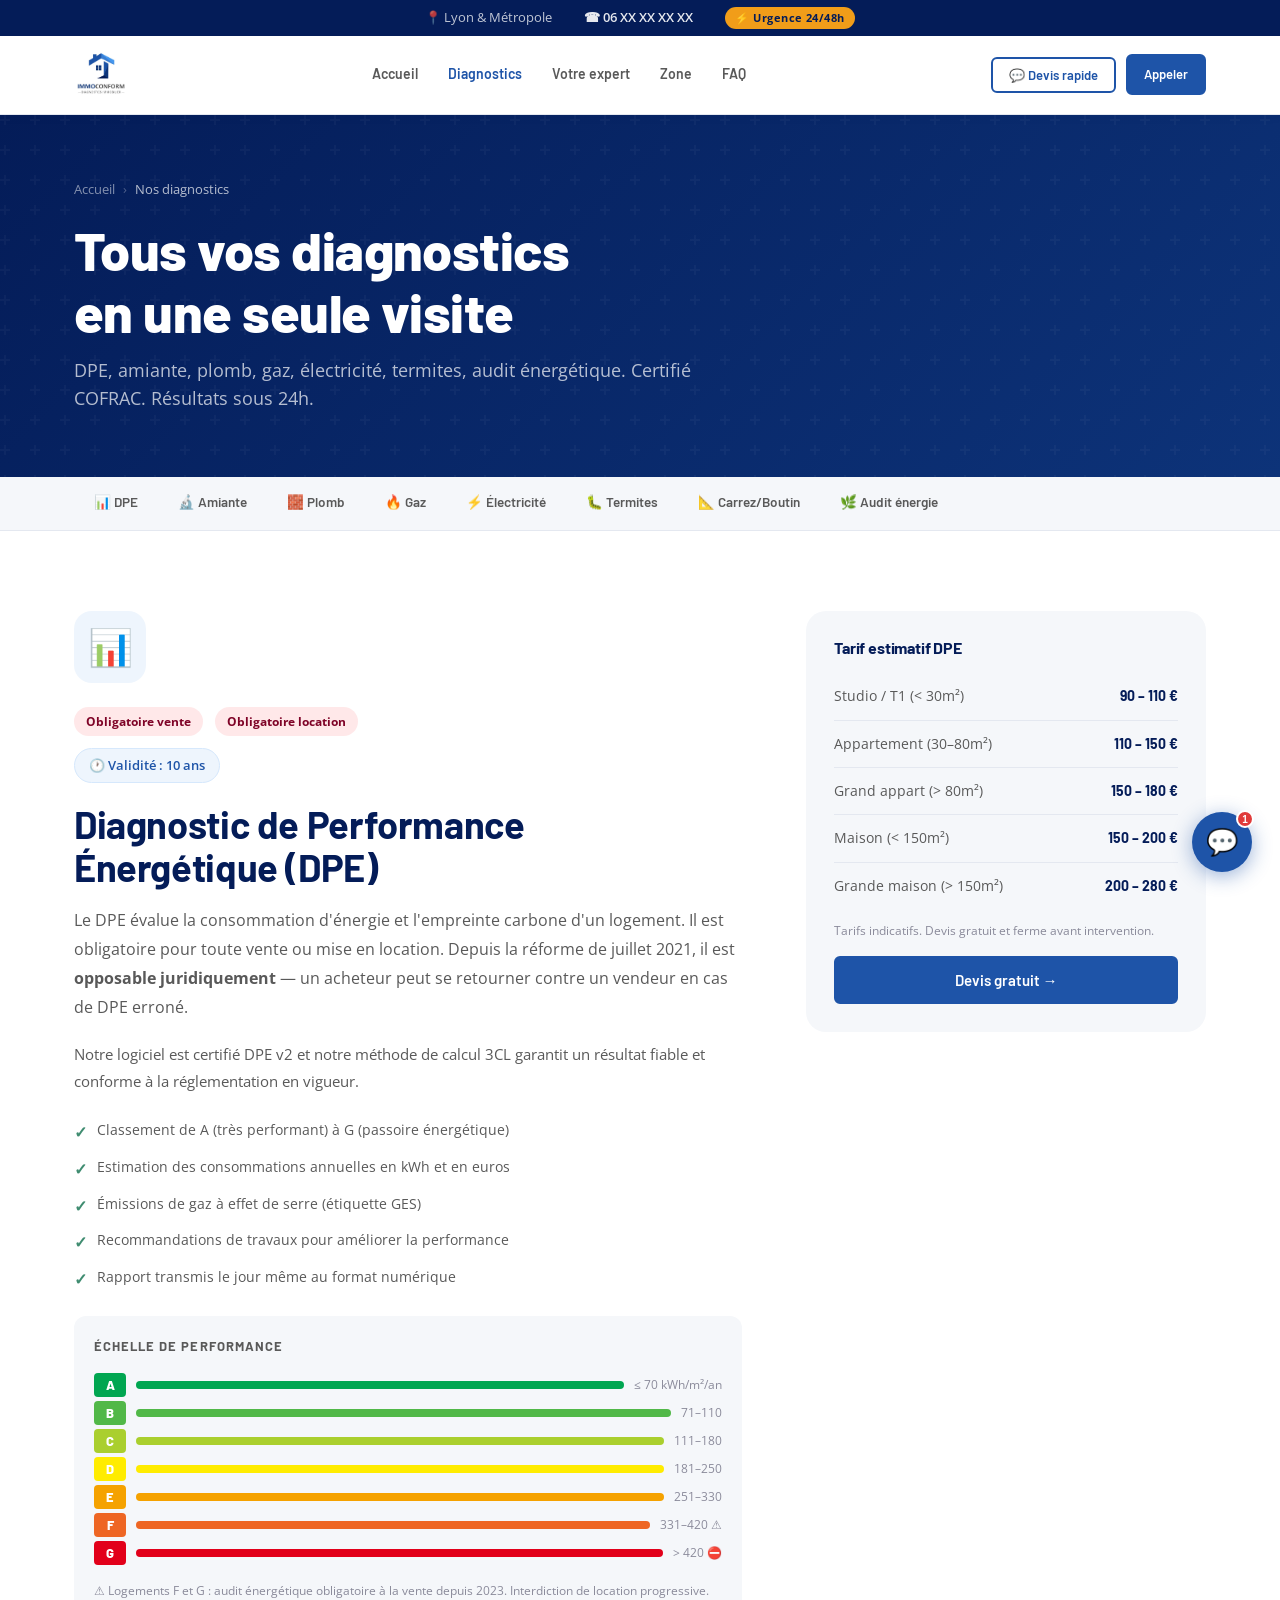
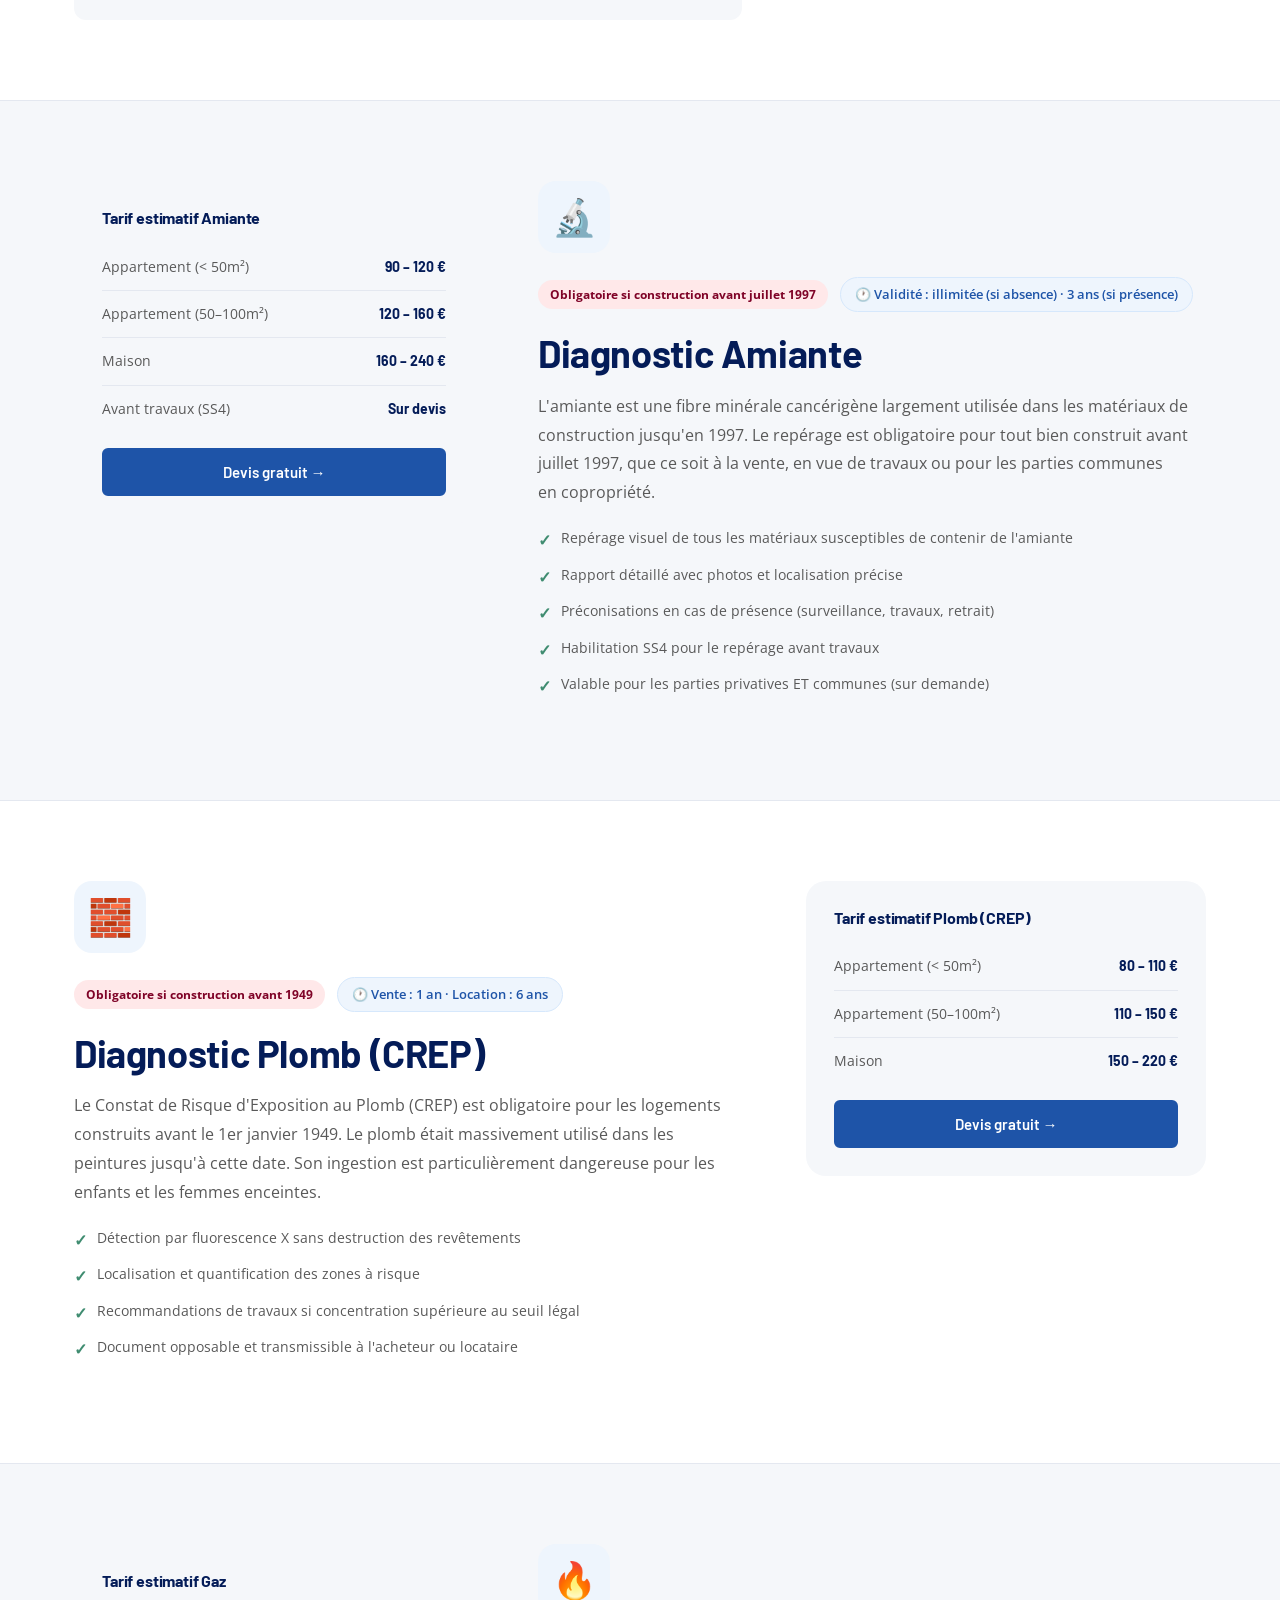
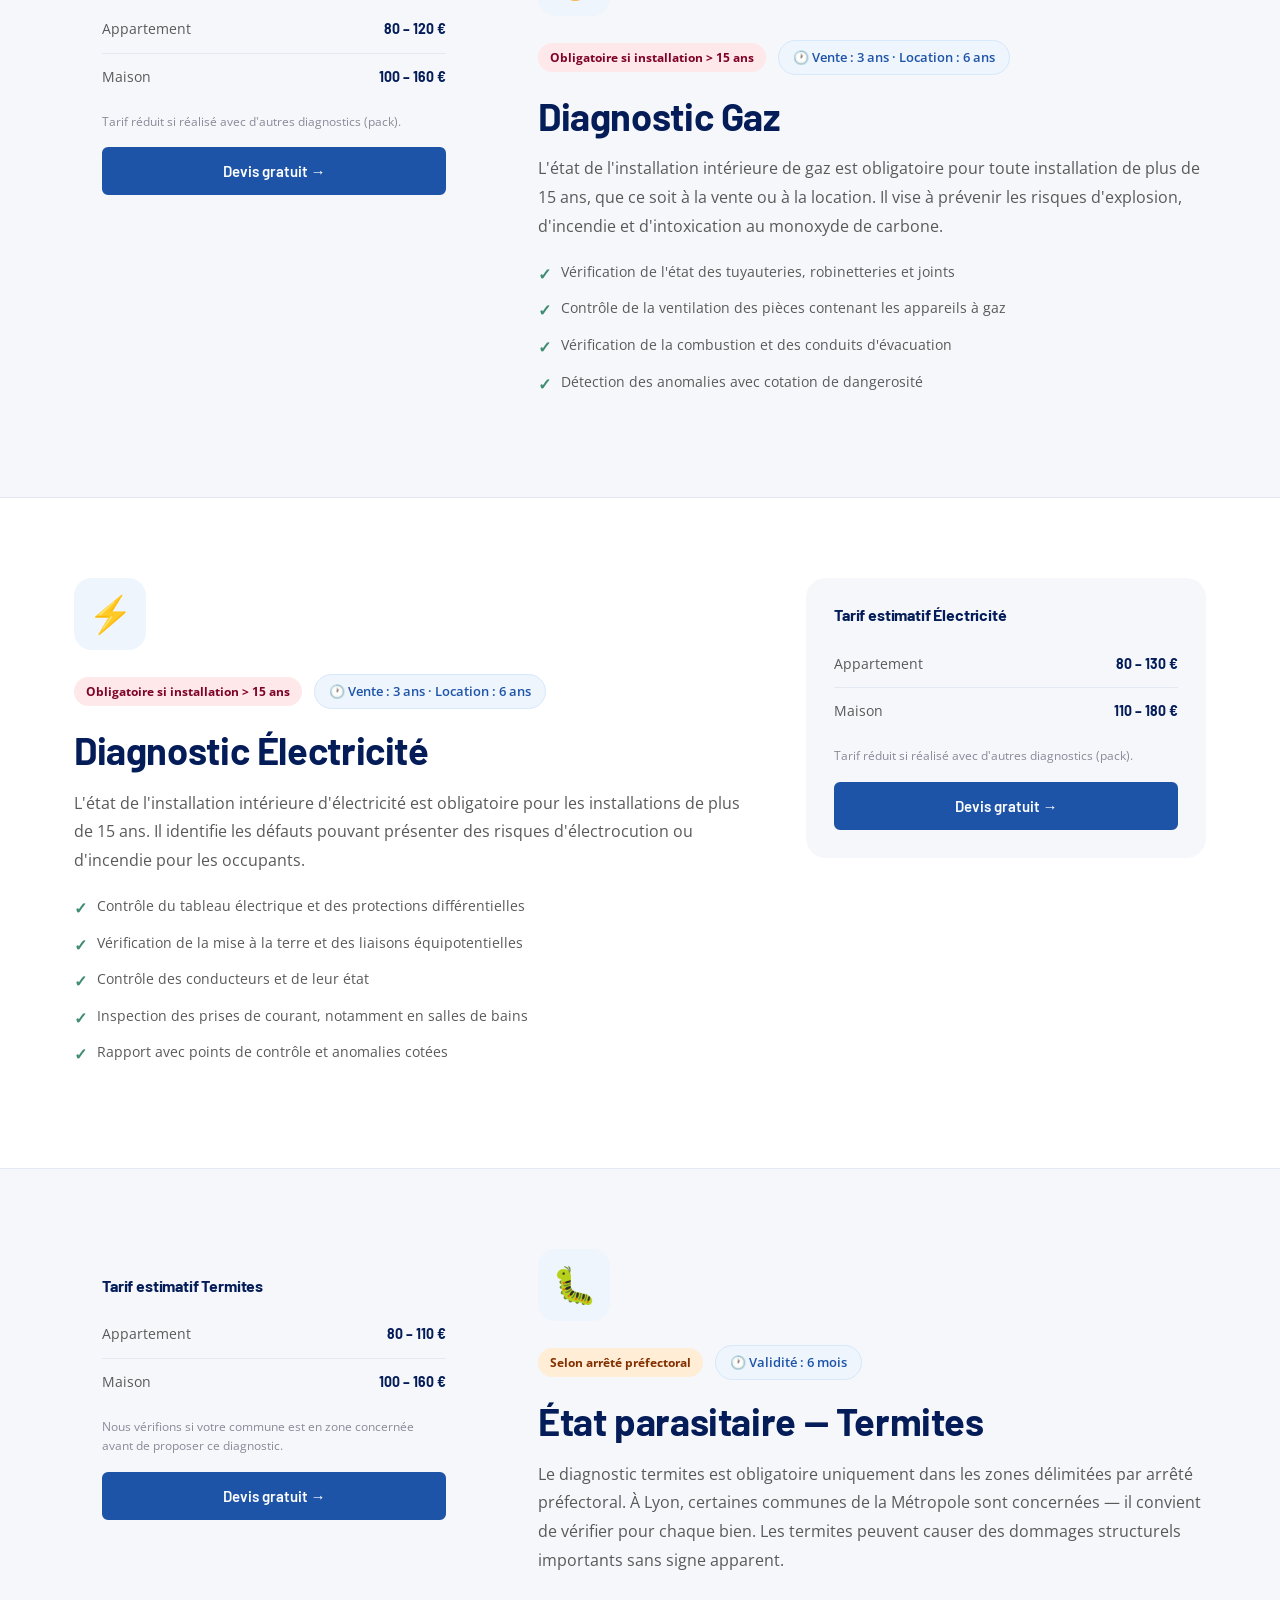
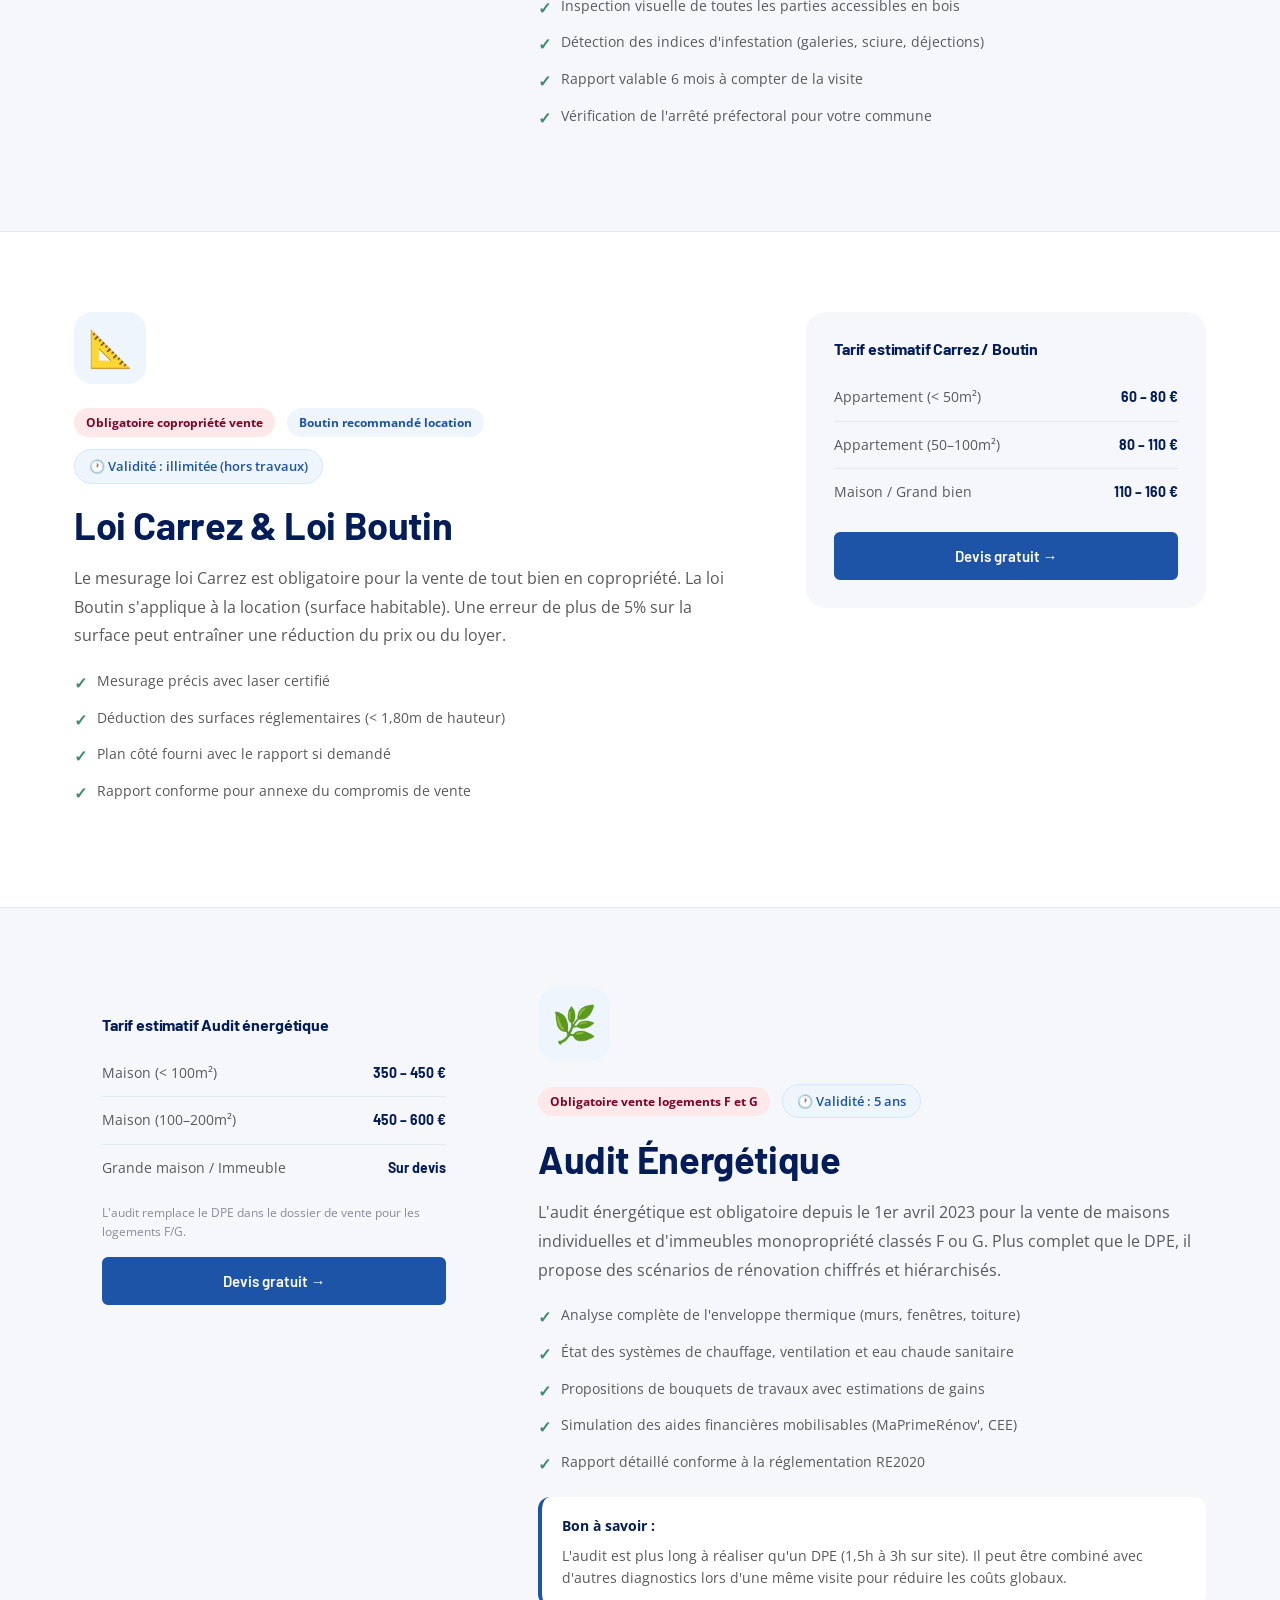
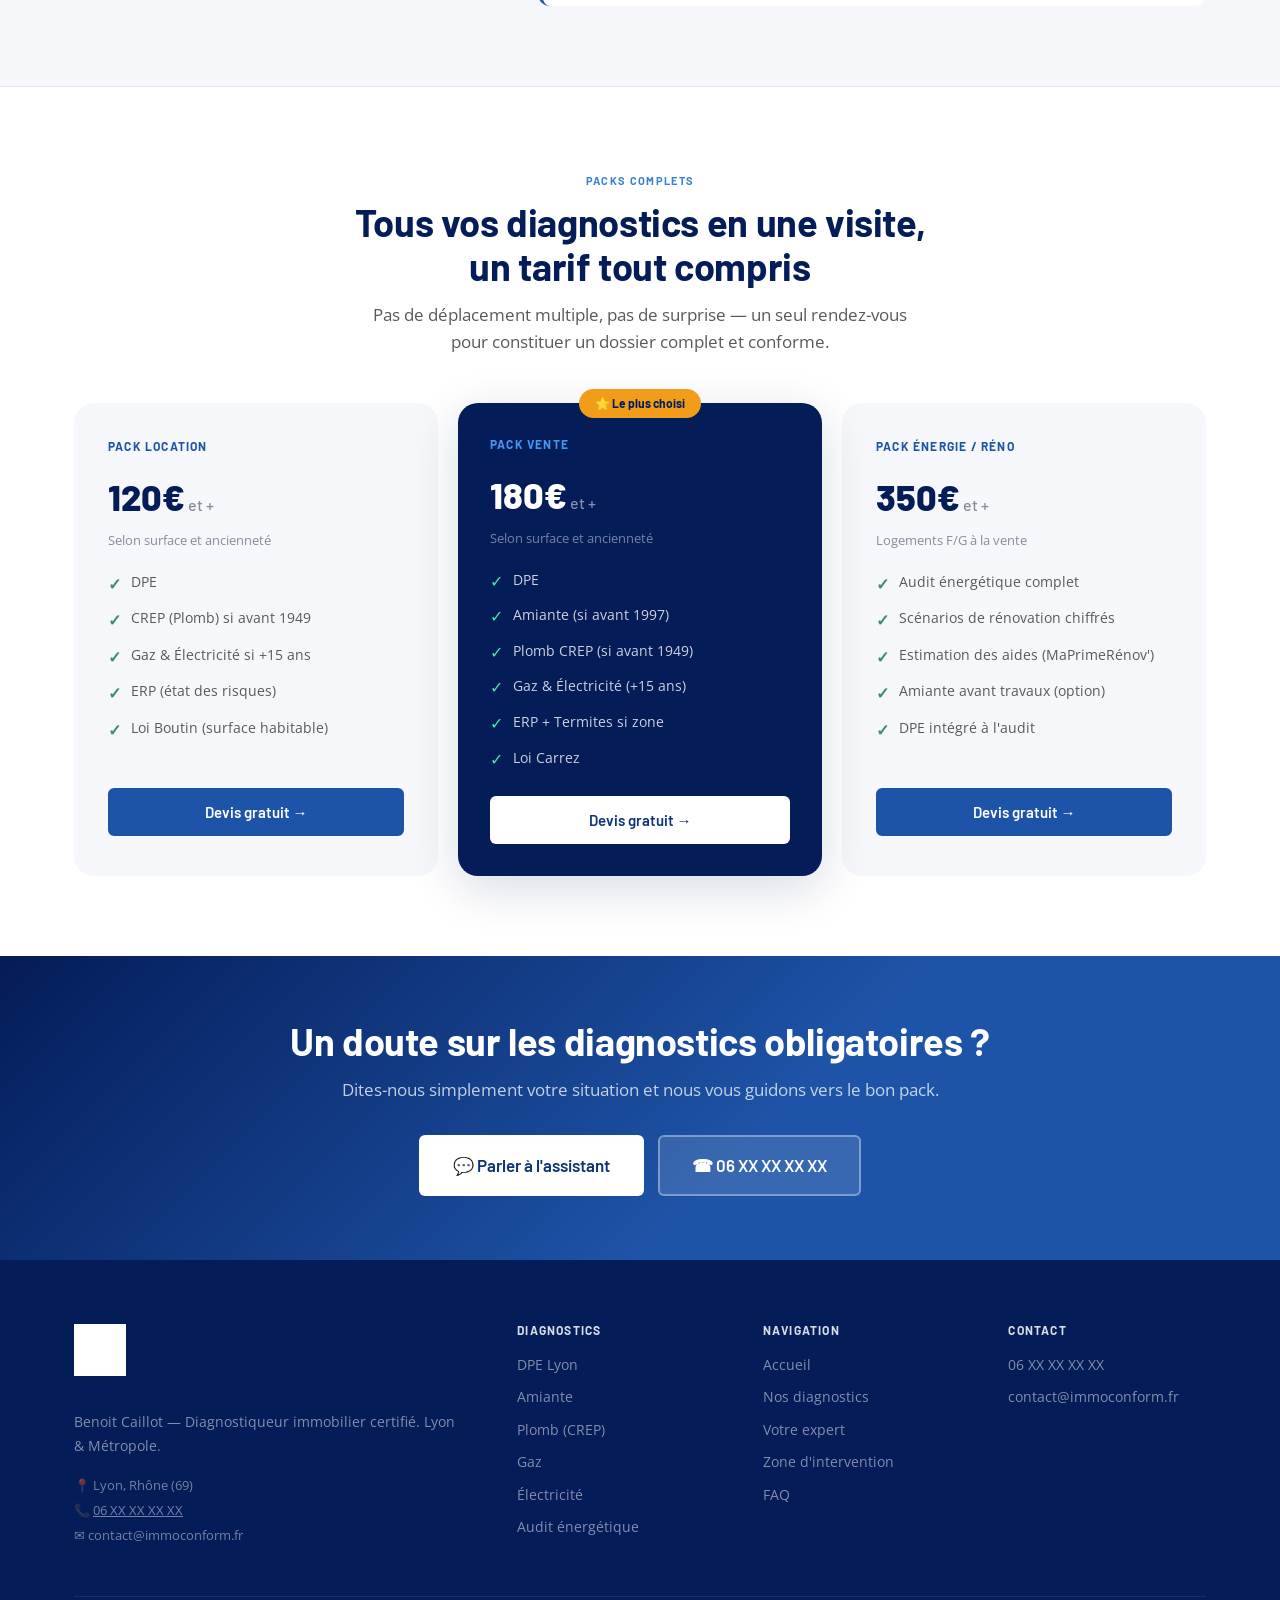
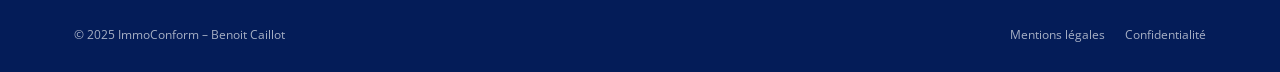
==== diagnostics.html @ 0eb9b3b7 "First commit" ====
<!DOCTYPE html>
<html lang="fr">
<head>
  <meta charset="UTF-8">
  <meta name="viewport" content="width=device-width, initial-scale=1.0">
  <title>Diagnostics Immobiliers Lyon – DPE, Amiante, Plomb, Gaz | ImmoConform</title>
  <meta name="description" content="Tous les diagnostics immobiliers obligatoires à Lyon : DPE, amiante, plomb, gaz, électricité, termites, audit énergétique. Certifié COFRAC. Devis gratuit.">
  <link rel="stylesheet" href="styles.css">
  <style>
    .diag-nav {
      background: var(--grey-100); border-bottom: 1px solid var(--grey-200);
      padding: 0; position: sticky; top: 73px; z-index: 90;
    }
    .diag-nav-inner {
      max-width: 1180px; margin: 0 auto; padding: 0 24px;
      display: flex; gap: 0; overflow-x: auto; scrollbar-width: none;
    }
    .diag-nav-inner::-webkit-scrollbar { display: none; }
    .diag-tab {
      display: inline-flex; align-items: center; gap: 7px;
      padding: 14px 20px; font-family: var(--font-head); font-size: 13.5px; font-weight: 600;
      color: var(--grey-700); text-decoration: none; border-bottom: 3px solid transparent;
      white-space: nowrap; transition: all .18s; flex-shrink: 0;
    }
    .diag-tab:hover { color: var(--ic-700); border-color: var(--ic-300); }
    .diag-tab.active { color: var(--ic-700); border-color: var(--ic-700); }

    .diag-section {
      padding: 80px 0; border-bottom: 1px solid var(--grey-200); scroll-margin-top: 140px;
    }
    .diag-grid { display: grid; grid-template-columns: 1fr 400px; gap: 64px; align-items: start; }
    .diag-grid.reverse { direction: rtl; }
    .diag-grid.reverse > * { direction: ltr; }

    .diag-icon-big {
      width: 72px; height: 72px; border-radius: 18px; background: var(--ic-50);
      display: flex; align-items: center; justify-content: center; font-size: 36px; margin-bottom: 24px;
    }
    .validity-badge {
      display: inline-flex; align-items: center; gap: 7px;
      background: var(--ic-50); color: var(--ic-700); border: 1.5px solid var(--ic-100);
      border-radius: 100px; padding: 6px 14px; font-size: 13px; font-weight: 600; margin-bottom: 20px;
    }
    .obligation-badge {
      display: inline-flex; align-items: center; gap: 7px;
      border-radius: 100px; padding: 5px 12px; font-size: 12px; font-weight: 700; margin-right: 8px; margin-bottom: 12px;
    }
    .ob-red { background: oklch(96% 0.04 15); color: oklch(38% 0.15 15); }
    .ob-blue { background: var(--ic-50); color: var(--ic-700); }
    .ob-orange { background: oklch(97% 0.05 55); color: oklch(42% 0.14 55); }

    .diag-card {
      background: var(--grey-100); border-radius: var(--radius-lg); padding: 28px;
      position: sticky; top: 140px;
    }
    .diag-card h4 { font-family: var(--font-head); font-size: 16px; font-weight: 700; color: var(--ic-900); margin-bottom: 16px; }
    .diag-detail-row { display: flex; justify-content: space-between; align-items: center; padding: 12px 0; border-bottom: 1px solid var(--grey-200); font-size: 14px; }
    .diag-detail-row:last-of-type { border-bottom: none; }
    .diag-detail-label { color: var(--grey-700); }
    .diag-detail-val { font-family: var(--font-head); font-weight: 700; color: var(--ic-900); }

    .checklist { display: flex; flex-direction: column; gap: 10px; margin: 20px 0; }
    .check-item { display: flex; align-items: flex-start; gap: 10px; font-size: 14px; color: var(--grey-700); }
    .check-item::before { content: '✓'; color: var(--green); font-weight: 700; font-size: 16px; flex-shrink: 0; margin-top: 1px; }

    .dpe-scale { display: flex; flex-direction: column; gap: 4px; margin: 16px 0; }
    .dpe-row { display: flex; align-items: center; gap: 10px; }
    .dpe-letter { width: 32px; height: 24px; border-radius: 4px; display: flex; align-items: center; justify-content: center; font-family: var(--font-head); font-weight: 800; font-size: 13px; color: white; flex-shrink: 0; }
    .dpe-bar { flex: 1; height: 8px; border-radius: 4px; }
    .dpe-info { font-size: 12px; color: var(--grey-400); flex-shrink: 0; }

    @media(max-width: 900px) {
      .diag-grid, .diag-grid.reverse { grid-template-columns: 1fr; direction: ltr; }
      .diag-card { position: static; }
    }
  </style>
</head>
<body>

<!-- ══ HEADER ══ -->
<header class="site-header">
  <div class="header-topbar">
    <span>📍 Lyon &amp; Métropole</span>
    <a href="tel:+33XXXXXXXXX">☎ 06 XX XX XX XX</a>
    <span class="urgence-badge">⚡ Urgence 24/48h</span>
  </div>
  <div class="header-main">
    <a href="index.html" class="logo-link">
      <img src="assets/logo-slogan.jpeg" alt="ImmoConform">
    </a>
    <nav class="main-nav">
      <a href="index.html">Accueil</a>
      <a href="diagnostics.html" class="active">Diagnostics</a>
      <a href="experience.html">Votre expert</a>
      <a href="index.html#zone">Zone</a>
      <a href="index.html#faq">FAQ</a>
    </nav>
    <div class="header-actions">
      <button onclick="openChatbot()" class="btn btn-outline btn-sm">💬 Devis rapide</button>
      <a href="tel:+33XXXXXXXXX" class="btn btn-primary btn-sm">Appeler</a>
    </div>
  </div>
</header>

<!-- ══ PAGE HERO ══ -->
<div class="page-hero">
  <div class="container">
    <div class="breadcrumb">
      <a href="index.html">Accueil</a>
      <span>›</span>
      <span style="color:rgba(255,255,255,.7)">Nos diagnostics</span>
    </div>
    <h1>Tous vos diagnostics<br>en une seule visite</h1>
    <p>DPE, amiante, plomb, gaz, électricité, termites, audit énergétique. Certifié COFRAC. Résultats sous 24h.</p>
  </div>
</div>

<!-- ══ NAV DIAGNOSTICS ══ -->
<div class="diag-nav">
  <div class="diag-nav-inner">
    <a href="#dpe" class="diag-tab active">📊 DPE</a>
    <a href="#amiante" class="diag-tab">🔬 Amiante</a>
    <a href="#plomb" class="diag-tab">🧱 Plomb</a>
    <a href="#gaz" class="diag-tab">🔥 Gaz</a>
    <a href="#electricite" class="diag-tab">⚡ Électricité</a>
    <a href="#termites" class="diag-tab">🐛 Termites</a>
    <a href="#carrez" class="diag-tab">📐 Carrez/Boutin</a>
    <a href="#audit" class="diag-tab">🌿 Audit énergie</a>
  </div>
</div>

<!-- ══ DPE ══ -->
<section class="diag-section" id="dpe">
  <div class="container">
    <div class="diag-grid">
      <div>
        <div class="diag-icon-big">📊</div>
        <div>
          <span class="obligation-badge ob-red">Obligatoire vente</span>
          <span class="obligation-badge ob-red">Obligatoire location</span>
        </div>
        <div class="validity-badge">🕐 Validité : 10 ans</div>
        <h2 style="margin-bottom:16px">Diagnostic de Performance<br>Énergétique (DPE)</h2>
        <p style="font-size:16px;line-height:1.8;margin-bottom:20px">Le DPE évalue la consommation d'énergie et l'empreinte carbone d'un logement. Il est obligatoire pour toute vente ou mise en location. Depuis la réforme de juillet 2021, il est <strong>opposable juridiquement</strong> — un acheteur peut se retourner contre un vendeur en cas de DPE erroné.</p>
        <p style="font-size:15px;line-height:1.8;color:var(--grey-700);margin-bottom:24px">Notre logiciel est certifié DPE v2 et notre méthode de calcul 3CL garantit un résultat fiable et conforme à la réglementation en vigueur.</p>
        <div class="checklist">
          <div class="check-item">Classement de A (très performant) à G (passoire énergétique)</div>
          <div class="check-item">Estimation des consommations annuelles en kWh et en euros</div>
          <div class="check-item">Émissions de gaz à effet de serre (étiquette GES)</div>
          <div class="check-item">Recommandations de travaux pour améliorer la performance</div>
          <div class="check-item">Rapport transmis le jour même au format numérique</div>
        </div>

        <!-- Échelle DPE -->
        <div style="background:var(--grey-100);border-radius:var(--radius);padding:20px;margin-top:24px">
          <div style="font-family:var(--font-head);font-weight:700;font-size:13px;color:var(--grey-700);text-transform:uppercase;letter-spacing:.08em;margin-bottom:14px">Échelle de performance</div>
          <div class="dpe-scale">
            <div class="dpe-row"><div class="dpe-letter" style="background:#00A651">A</div><div class="dpe-bar" style="background:#00A651;width:20%"></div><div class="dpe-info">≤ 70 kWh/m²/an</div></div>
            <div class="dpe-row"><div class="dpe-letter" style="background:#51B848">B</div><div class="dpe-bar" style="background:#51B848;width:30%"></div><div class="dpe-info">71–110</div></div>
            <div class="dpe-row"><div class="dpe-letter" style="background:#AACF2E">C</div><div class="dpe-bar" style="background:#AACF2E;width:40%"></div><div class="dpe-info">111–180</div></div>
            <div class="dpe-row"><div class="dpe-letter" style="background:#FFEC00">D</div><div class="dpe-bar" style="background:#FFEC00;width:55%"></div><div class="dpe-info">181–250</div></div>
            <div class="dpe-row"><div class="dpe-letter" style="background:#F5A200">E</div><div class="dpe-bar" style="background:#F5A200;width:70%"></div><div class="dpe-info">251–330</div></div>
            <div class="dpe-row"><div class="dpe-letter" style="background:#EE6624">F</div><div class="dpe-bar" style="background:#EE6624;width:85%"></div><div class="dpe-info">331–420 ⚠</div></div>
            <div class="dpe-row"><div class="dpe-letter" style="background:#E2001A">G</div><div class="dpe-bar" style="background:#E2001A;width:100%"></div><div class="dpe-info">&gt; 420 ⛔</div></div>
          </div>
          <p style="font-size:12px;color:var(--grey-400);margin-top:10px">⚠ Logements F et G : audit énergétique obligatoire à la vente depuis 2023. Interdiction de location progressive.</p>
        </div>
      </div>
      <div>
        <div class="diag-card">
          <h4>Tarif estimatif DPE</h4>
          <div class="diag-detail-row"><span class="diag-detail-label">Studio / T1 (&lt; 30m²)</span><span class="diag-detail-val">90 – 110 €</span></div>
          <div class="diag-detail-row"><span class="diag-detail-label">Appartement (30–80m²)</span><span class="diag-detail-val">110 – 150 €</span></div>
          <div class="diag-detail-row"><span class="diag-detail-label">Grand appart (&gt; 80m²)</span><span class="diag-detail-val">150 – 180 €</span></div>
          <div class="diag-detail-row"><span class="diag-detail-label">Maison (&lt; 150m²)</span><span class="diag-detail-val">150 – 200 €</span></div>
          <div class="diag-detail-row"><span class="diag-detail-label">Grande maison (&gt; 150m²)</span><span class="diag-detail-val">200 – 280 €</span></div>
          <p style="font-size:12px;color:var(--grey-400);margin-top:12px">Tarifs indicatifs. Devis gratuit et ferme avant intervention.</p>
          <button onclick="openChatbot()" class="btn btn-primary" style="width:100%;justify-content:center;margin-top:16px">Devis gratuit →</button>
        </div>
      </div>
    </div>
  </div>
</section>

<!-- ══ AMIANTE ══ -->
<section class="diag-section" id="amiante" style="background:var(--grey-100)">
  <div class="container">
    <div class="diag-grid reverse">
      <div>
        <div class="diag-icon-big">🔬</div>
        <span class="obligation-badge ob-red">Obligatoire si construction avant juillet 1997</span>
        <div class="validity-badge">🕐 Validité : illimitée (si absence) · 3 ans (si présence)</div>
        <h2 style="margin-bottom:16px">Diagnostic Amiante</h2>
        <p style="font-size:16px;line-height:1.8;margin-bottom:20px">L'amiante est une fibre minérale cancérigène largement utilisée dans les matériaux de construction jusqu'en 1997. Le repérage est obligatoire pour tout bien construit avant juillet 1997, que ce soit à la vente, en vue de travaux ou pour les parties communes en copropriété.</p>
        <div class="checklist">
          <div class="check-item">Repérage visuel de tous les matériaux susceptibles de contenir de l'amiante</div>
          <div class="check-item">Rapport détaillé avec photos et localisation précise</div>
          <div class="check-item">Préconisations en cas de présence (surveillance, travaux, retrait)</div>
          <div class="check-item">Habilitation SS4 pour le repérage avant travaux</div>
          <div class="check-item">Valable pour les parties privatives ET communes (sur demande)</div>
        </div>
      </div>
      <div>
        <div class="diag-card">
          <h4>Tarif estimatif Amiante</h4>
          <div class="diag-detail-row"><span class="diag-detail-label">Appartement (&lt; 50m²)</span><span class="diag-detail-val">90 – 120 €</span></div>
          <div class="diag-detail-row"><span class="diag-detail-label">Appartement (50–100m²)</span><span class="diag-detail-val">120 – 160 €</span></div>
          <div class="diag-detail-row"><span class="diag-detail-label">Maison</span><span class="diag-detail-val">160 – 240 €</span></div>
          <div class="diag-detail-row"><span class="diag-detail-label">Avant travaux (SS4)</span><span class="diag-detail-val">Sur devis</span></div>
          <button onclick="openChatbot()" class="btn btn-primary" style="width:100%;justify-content:center;margin-top:16px">Devis gratuit →</button>
        </div>
      </div>
    </div>
  </div>
</section>

<!-- ══ PLOMB ══ -->
<section class="diag-section" id="plomb">
  <div class="container">
    <div class="diag-grid">
      <div>
        <div class="diag-icon-big">🧱</div>
        <span class="obligation-badge ob-red">Obligatoire si construction avant 1949</span>
        <div class="validity-badge">🕐 Vente : 1 an · Location : 6 ans</div>
        <h2 style="margin-bottom:16px">Diagnostic Plomb (CREP)</h2>
        <p style="font-size:16px;line-height:1.8;margin-bottom:20px">Le Constat de Risque d'Exposition au Plomb (CREP) est obligatoire pour les logements construits avant le 1er janvier 1949. Le plomb était massivement utilisé dans les peintures jusqu'à cette date. Son ingestion est particulièrement dangereuse pour les enfants et les femmes enceintes.</p>
        <div class="checklist">
          <div class="check-item">Détection par fluorescence X sans destruction des revêtements</div>
          <div class="check-item">Localisation et quantification des zones à risque</div>
          <div class="check-item">Recommandations de travaux si concentration supérieure au seuil légal</div>
          <div class="check-item">Document opposable et transmissible à l'acheteur ou locataire</div>
        </div>
      </div>
      <div>
        <div class="diag-card">
          <h4>Tarif estimatif Plomb (CREP)</h4>
          <div class="diag-detail-row"><span class="diag-detail-label">Appartement (&lt; 50m²)</span><span class="diag-detail-val">80 – 110 €</span></div>
          <div class="diag-detail-row"><span class="diag-detail-label">Appartement (50–100m²)</span><span class="diag-detail-val">110 – 150 €</span></div>
          <div class="diag-detail-row"><span class="diag-detail-label">Maison</span><span class="diag-detail-val">150 – 220 €</span></div>
          <button onclick="openChatbot()" class="btn btn-primary" style="width:100%;justify-content:center;margin-top:16px">Devis gratuit →</button>
        </div>
      </div>
    </div>
  </div>
</section>

<!-- ══ GAZ ══ -->
<section class="diag-section" id="gaz" style="background:var(--grey-100)">
  <div class="container">
    <div class="diag-grid reverse">
      <div>
        <div class="diag-icon-big">🔥</div>
        <span class="obligation-badge ob-red">Obligatoire si installation &gt; 15 ans</span>
        <div class="validity-badge">🕐 Vente : 3 ans · Location : 6 ans</div>
        <h2 style="margin-bottom:16px">Diagnostic Gaz</h2>
        <p style="font-size:16px;line-height:1.8;margin-bottom:20px">L'état de l'installation intérieure de gaz est obligatoire pour toute installation de plus de 15 ans, que ce soit à la vente ou à la location. Il vise à prévenir les risques d'explosion, d'incendie et d'intoxication au monoxyde de carbone.</p>
        <div class="checklist">
          <div class="check-item">Vérification de l'état des tuyauteries, robinetteries et joints</div>
          <div class="check-item">Contrôle de la ventilation des pièces contenant les appareils à gaz</div>
          <div class="check-item">Vérification de la combustion et des conduits d'évacuation</div>
          <div class="check-item">Détection des anomalies avec cotation de dangerosité</div>
        </div>
      </div>
      <div>
        <div class="diag-card">
          <h4>Tarif estimatif Gaz</h4>
          <div class="diag-detail-row"><span class="diag-detail-label">Appartement</span><span class="diag-detail-val">80 – 120 €</span></div>
          <div class="diag-detail-row"><span class="diag-detail-label">Maison</span><span class="diag-detail-val">100 – 160 €</span></div>
          <p style="font-size:12px;color:var(--grey-400);margin-top:12px">Tarif réduit si réalisé avec d'autres diagnostics (pack).</p>
          <button onclick="openChatbot()" class="btn btn-primary" style="width:100%;justify-content:center;margin-top:16px">Devis gratuit →</button>
        </div>
      </div>
    </div>
  </div>
</section>

<!-- ══ ELECTRICITE ══ -->
<section class="diag-section" id="electricite">
  <div class="container">
    <div class="diag-grid">
      <div>
        <div class="diag-icon-big">⚡</div>
        <span class="obligation-badge ob-red">Obligatoire si installation &gt; 15 ans</span>
        <div class="validity-badge">🕐 Vente : 3 ans · Location : 6 ans</div>
        <h2 style="margin-bottom:16px">Diagnostic Électricité</h2>
        <p style="font-size:16px;line-height:1.8;margin-bottom:20px">L'état de l'installation intérieure d'électricité est obligatoire pour les installations de plus de 15 ans. Il identifie les défauts pouvant présenter des risques d'électrocution ou d'incendie pour les occupants.</p>
        <div class="checklist">
          <div class="check-item">Contrôle du tableau électrique et des protections différentielles</div>
          <div class="check-item">Vérification de la mise à la terre et des liaisons équipotentielles</div>
          <div class="check-item">Contrôle des conducteurs et de leur état</div>
          <div class="check-item">Inspection des prises de courant, notamment en salles de bains</div>
          <div class="check-item">Rapport avec points de contrôle et anomalies cotées</div>
        </div>
      </div>
      <div>
        <div class="diag-card">
          <h4>Tarif estimatif Électricité</h4>
          <div class="diag-detail-row"><span class="diag-detail-label">Appartement</span><span class="diag-detail-val">80 – 130 €</span></div>
          <div class="diag-detail-row"><span class="diag-detail-label">Maison</span><span class="diag-detail-val">110 – 180 €</span></div>
          <p style="font-size:12px;color:var(--grey-400);margin-top:12px">Tarif réduit si réalisé avec d'autres diagnostics (pack).</p>
          <button onclick="openChatbot()" class="btn btn-primary" style="width:100%;justify-content:center;margin-top:16px">Devis gratuit →</button>
        </div>
      </div>
    </div>
  </div>
</section>

<!-- ══ TERMITES ══ -->
<section class="diag-section" id="termites" style="background:var(--grey-100)">
  <div class="container">
    <div class="diag-grid reverse">
      <div>
        <div class="diag-icon-big">🐛</div>
        <span class="obligation-badge ob-orange">Selon arrêté préfectoral</span>
        <div class="validity-badge">🕐 Validité : 6 mois</div>
        <h2 style="margin-bottom:16px">État parasitaire — Termites</h2>
        <p style="font-size:16px;line-height:1.8;margin-bottom:20px">Le diagnostic termites est obligatoire uniquement dans les zones délimitées par arrêté préfectoral. À Lyon, certaines communes de la Métropole sont concernées — il convient de vérifier pour chaque bien. Les termites peuvent causer des dommages structurels importants sans signe apparent.</p>
        <div class="checklist">
          <div class="check-item">Inspection visuelle de toutes les parties accessibles en bois</div>
          <div class="check-item">Détection des indices d'infestation (galeries, sciure, déjections)</div>
          <div class="check-item">Rapport valable 6 mois à compter de la visite</div>
          <div class="check-item">Vérification de l'arrêté préfectoral pour votre commune</div>
        </div>
      </div>
      <div>
        <div class="diag-card">
          <h4>Tarif estimatif Termites</h4>
          <div class="diag-detail-row"><span class="diag-detail-label">Appartement</span><span class="diag-detail-val">80 – 110 €</span></div>
          <div class="diag-detail-row"><span class="diag-detail-label">Maison</span><span class="diag-detail-val">100 – 160 €</span></div>
          <p style="font-size:12px;color:var(--grey-400);margin-top:12px">Nous vérifions si votre commune est en zone concernée avant de proposer ce diagnostic.</p>
          <button onclick="openChatbot()" class="btn btn-primary" style="width:100%;justify-content:center;margin-top:16px">Devis gratuit →</button>
        </div>
      </div>
    </div>
  </div>
</section>

<!-- ══ CARREZ / BOUTIN ══ -->
<section class="diag-section" id="carrez">
  <div class="container">
    <div class="diag-grid">
      <div>
        <div class="diag-icon-big">📐</div>
        <span class="obligation-badge ob-red">Obligatoire copropriété vente</span>
        <span class="obligation-badge ob-blue">Boutin recommandé location</span>
        <div class="validity-badge">🕐 Validité : illimitée (hors travaux)</div>
        <h2 style="margin-bottom:16px">Loi Carrez &amp; Loi Boutin</h2>
        <p style="font-size:16px;line-height:1.8;margin-bottom:20px">Le mesurage loi Carrez est obligatoire pour la vente de tout bien en copropriété. La loi Boutin s'applique à la location (surface habitable). Une erreur de plus de 5% sur la surface peut entraîner une réduction du prix ou du loyer.</p>
        <div class="checklist">
          <div class="check-item">Mesurage précis avec laser certifié</div>
          <div class="check-item">Déduction des surfaces réglementaires (&lt; 1,80m de hauteur)</div>
          <div class="check-item">Plan côté fourni avec le rapport si demandé</div>
          <div class="check-item">Rapport conforme pour annexe du compromis de vente</div>
        </div>
      </div>
      <div>
        <div class="diag-card">
          <h4>Tarif estimatif Carrez / Boutin</h4>
          <div class="diag-detail-row"><span class="diag-detail-label">Appartement (&lt; 50m²)</span><span class="diag-detail-val">60 – 80 €</span></div>
          <div class="diag-detail-row"><span class="diag-detail-label">Appartement (50–100m²)</span><span class="diag-detail-val">80 – 110 €</span></div>
          <div class="diag-detail-row"><span class="diag-detail-label">Maison / Grand bien</span><span class="diag-detail-val">110 – 160 €</span></div>
          <button onclick="openChatbot()" class="btn btn-primary" style="width:100%;justify-content:center;margin-top:16px">Devis gratuit →</button>
        </div>
      </div>
    </div>
  </div>
</section>

<!-- ══ AUDIT ENERGETIQUE ══ -->
<section class="diag-section" id="audit" style="background:var(--grey-100)">
  <div class="container">
    <div class="diag-grid reverse">
      <div>
        <div class="diag-icon-big">🌿</div>
        <span class="obligation-badge ob-red">Obligatoire vente logements F et G</span>
        <div class="validity-badge">🕐 Validité : 5 ans</div>
        <h2 style="margin-bottom:16px">Audit Énergétique</h2>
        <p style="font-size:16px;line-height:1.8;margin-bottom:20px">L'audit énergétique est obligatoire depuis le 1er avril 2023 pour la vente de maisons individuelles et d'immeubles monopropriété classés F ou G. Plus complet que le DPE, il propose des scénarios de rénovation chiffrés et hiérarchisés.</p>
        <div class="checklist">
          <div class="check-item">Analyse complète de l'enveloppe thermique (murs, fenêtres, toiture)</div>
          <div class="check-item">État des systèmes de chauffage, ventilation et eau chaude sanitaire</div>
          <div class="check-item">Propositions de bouquets de travaux avec estimations de gains</div>
          <div class="check-item">Simulation des aides financières mobilisables (MaPrimeRénov', CEE)</div>
          <div class="check-item">Rapport détaillé conforme à la réglementation RE2020</div>
        </div>
        <div style="background:white;border-radius:var(--radius);padding:16px 20px;margin-top:20px;border-left:4px solid var(--ic-700)">
          <strong style="font-size:14px;color:var(--ic-900)">Bon à savoir :</strong>
          <p style="font-size:14px;color:var(--grey-700);margin-top:6px">L'audit est plus long à réaliser qu'un DPE (1,5h à 3h sur site). Il peut être combiné avec d'autres diagnostics lors d'une même visite pour réduire les coûts globaux.</p>
        </div>
      </div>
      <div>
        <div class="diag-card">
          <h4>Tarif estimatif Audit énergétique</h4>
          <div class="diag-detail-row"><span class="diag-detail-label">Maison (&lt; 100m²)</span><span class="diag-detail-val">350 – 450 €</span></div>
          <div class="diag-detail-row"><span class="diag-detail-label">Maison (100–200m²)</span><span class="diag-detail-val">450 – 600 €</span></div>
          <div class="diag-detail-row"><span class="diag-detail-label">Grande maison / Immeuble</span><span class="diag-detail-val">Sur devis</span></div>
          <p style="font-size:12px;color:var(--grey-400);margin-top:12px">L'audit remplace le DPE dans le dossier de vente pour les logements F/G.</p>
          <button onclick="openChatbot()" class="btn btn-primary" style="width:100%;justify-content:center;margin-top:16px">Devis gratuit →</button>
        </div>
      </div>
    </div>
  </div>
</section>

<!-- ══ RECAP PACKS ══ -->
<section style="padding:80px 0">
  <div class="container">
    <div class="section-header center">
      <span class="section-label">Packs complets</span>
      <h2>Tous vos diagnostics en une visite,<br>un tarif tout compris</h2>
      <p>Pas de déplacement multiple, pas de surprise — un seul rendez-vous pour constituer un dossier complet et conforme.</p>
    </div>
    <div style="display:grid;grid-template-columns:repeat(3,1fr);gap:20px;margin-top:48px">
      <div style="background:var(--grey-100);border-radius:var(--radius-lg);padding:32px;border:2px solid transparent;transition:all .2s" onmouseover="this.style.borderColor='var(--ic-300)'" onmouseout="this.style.borderColor='transparent'">
        <div style="font-family:var(--font-head);font-size:12px;font-weight:700;text-transform:uppercase;letter-spacing:.1em;color:var(--ic-700);margin-bottom:12px">Pack Location</div>
        <div style="font-family:var(--font-head);font-size:36px;font-weight:800;color:var(--ic-900);margin-bottom:4px">120€<span style="font-size:16px;font-weight:500;color:var(--grey-400)"> et +</span></div>
        <div style="font-size:13px;color:var(--grey-400);margin-bottom:20px">Selon surface et ancienneté</div>
        <div class="checklist">
          <div class="check-item">DPE</div>
          <div class="check-item">CREP (Plomb) si avant 1949</div>
          <div class="check-item">Gaz &amp; Électricité si +15 ans</div>
          <div class="check-item">ERP (état des risques)</div>
          <div class="check-item">Loi Boutin (surface habitable)</div>
        </div>
        <button onclick="openChatbot()" class="btn btn-primary" style="width:100%;justify-content:center;margin-top:24px">Devis gratuit →</button>
      </div>

      <div style="background:var(--ic-900);border-radius:var(--radius-lg);padding:32px;position:relative;box-shadow:var(--shadow-lg)">
        <div style="position:absolute;top:-14px;left:50%;transform:translateX(-50%);background:var(--amber);color:var(--ic-900);font-family:var(--font-head);font-weight:700;font-size:12px;padding:5px 16px;border-radius:100px;white-space:nowrap">⭐ Le plus choisi</div>
        <div style="font-family:var(--font-head);font-size:12px;font-weight:700;text-transform:uppercase;letter-spacing:.1em;color:var(--ic-300);margin-bottom:12px">Pack Vente</div>
        <div style="font-family:var(--font-head);font-size:36px;font-weight:800;color:white;margin-bottom:4px">180€<span style="font-size:16px;font-weight:500;color:rgba(255,255,255,.5)"> et +</span></div>
        <div style="font-size:13px;color:rgba(255,255,255,.45);margin-bottom:20px">Selon surface et ancienneté</div>
        <div style="display:flex;flex-direction:column;gap:10px">
          <div style="display:flex;align-items:flex-start;gap:10px;font-size:14px;color:rgba(255,255,255,.8)"><span style="color:#4AE8A0;font-size:16px">✓</span> DPE</div>
          <div style="display:flex;align-items:flex-start;gap:10px;font-size:14px;color:rgba(255,255,255,.8)"><span style="color:#4AE8A0;font-size:16px">✓</span> Amiante (si avant 1997)</div>
          <div style="display:flex;align-items:flex-start;gap:10px;font-size:14px;color:rgba(255,255,255,.8)"><span style="color:#4AE8A0;font-size:16px">✓</span> Plomb CREP (si avant 1949)</div>
          <div style="display:flex;align-items:flex-start;gap:10px;font-size:14px;color:rgba(255,255,255,.8)"><span style="color:#4AE8A0;font-size:16px">✓</span> Gaz &amp; Électricité (+15 ans)</div>
          <div style="display:flex;align-items:flex-start;gap:10px;font-size:14px;color:rgba(255,255,255,.8)"><span style="color:#4AE8A0;font-size:16px">✓</span> ERP + Termites si zone</div>
          <div style="display:flex;align-items:flex-start;gap:10px;font-size:14px;color:rgba(255,255,255,.8)"><span style="color:#4AE8A0;font-size:16px">✓</span> Loi Carrez</div>
        </div>
        <button onclick="openChatbot()" class="btn btn-white" style="width:100%;justify-content:center;margin-top:24px">Devis gratuit →</button>
      </div>

      <div style="background:var(--grey-100);border-radius:var(--radius-lg);padding:32px;border:2px solid transparent;transition:all .2s" onmouseover="this.style.borderColor='var(--ic-300)'" onmouseout="this.style.borderColor='transparent'">
        <div style="font-family:var(--font-head);font-size:12px;font-weight:700;text-transform:uppercase;letter-spacing:.1em;color:var(--ic-700);margin-bottom:12px">Pack Énergie / Réno</div>
        <div style="font-family:var(--font-head);font-size:36px;font-weight:800;color:var(--ic-900);margin-bottom:4px">350€<span style="font-size:16px;font-weight:500;color:var(--grey-400)"> et +</span></div>
        <div style="font-size:13px;color:var(--grey-400);margin-bottom:20px">Logements F/G à la vente</div>
        <div class="checklist">
          <div class="check-item">Audit énergétique complet</div>
          <div class="check-item">Scénarios de rénovation chiffrés</div>
          <div class="check-item">Estimation des aides (MaPrimeRénov')</div>
          <div class="check-item">Amiante avant travaux (option)</div>
          <div class="check-item">DPE intégré à l'audit</div>
        </div>
        <button onclick="openChatbot()" class="btn btn-primary" style="width:100%;justify-content:center;margin-top:24px">Devis gratuit →</button>
      </div>
    </div>
  </div>
</section>

<!-- ══ CTA ══ -->
<div class="cta-strip">
  <div class="container">
    <h2>Un doute sur les diagnostics obligatoires ?</h2>
    <p>Dites-nous simplement votre situation et nous vous guidons vers le bon pack.</p>
    <div class="cta-btns">
      <button onclick="openChatbot()" class="btn btn-white btn-lg">💬 Parler à l'assistant</button>
      <a href="tel:+33XXXXXXXXX" class="btn btn-ghost btn-lg">☎ 06 XX XX XX XX</a>
    </div>
  </div>
</div>

<!-- ══ FOOTER ══ -->
<footer class="site-footer">
  <div class="container">
    <div class="footer-grid">
      <div class="footer-brand">
        <img src="assets/logo-slogan.jpeg" alt="ImmoConform">
        <p class="footer-tagline">Benoit Caillot — Diagnostiqueur immobilier certifié. Lyon &amp; Métropole.</p>
        <p style="margin-top:16px;font-size:13px;color:rgba(255,255,255,.45);line-height:1.9">
          📍 Lyon, Rhône (69)<br>
          📞 <a href="tel:+33XXXXXXXXX" style="color:inherit">06 XX XX XX XX</a><br>
          ✉ contact@immoconform.fr
        </p>
      </div>
      <div class="footer-col">
        <h4>Diagnostics</h4>
        <div class="footer-links">
          <a href="#dpe">DPE Lyon</a>
          <a href="#amiante">Amiante</a>
          <a href="#plomb">Plomb (CREP)</a>
          <a href="#gaz">Gaz</a>
          <a href="#electricite">Électricité</a>
          <a href="#audit">Audit énergétique</a>
        </div>
      </div>
      <div class="footer-col">
        <h4>Navigation</h4>
        <div class="footer-links">
          <a href="index.html">Accueil</a>
          <a href="diagnostics.html">Nos diagnostics</a>
          <a href="experience.html">Votre expert</a>
          <a href="index.html#zone">Zone d'intervention</a>
          <a href="index.html#faq">FAQ</a>
        </div>
      </div>
      <div class="footer-col">
        <h4>Contact</h4>
        <div class="footer-links">
          <a href="tel:+33XXXXXXXXX">06 XX XX XX XX</a>
          <a href="mailto:contact@immoconform.fr">contact@immoconform.fr</a>
        </div>
      </div>
    </div>
    <div class="footer-bottom">
      <span>© 2025 ImmoConform – Benoit Caillot</span>
      <span style="display:flex;gap:20px">
        <a href="#">Mentions légales</a>
        <a href="#">Confidentialité</a>
      </span>
    </div>
  </div>
</footer>

<script src="chatbot.js"></script>
<script>
// Highlight active diag tab on scroll
const tabs = document.querySelectorAll('.diag-tab');
const sections = [...document.querySelectorAll('.diag-section')];
window.addEventListener('scroll', () => {
  let current = '';
  sections.forEach(s => {
    if (window.scrollY >= s.offsetTop - 180) current = s.id;
  });
  tabs.forEach(t => {
    t.classList.toggle('active', t.getAttribute('href') === '#' + current);
  });
}, {passive: true});
</script>
</body>
</html>
---- styles.css ----
/* ══════════════════════════════════
   IMMOCONFORM — Shared Styles
   Palette: #041C58 #0D3379 #1E54A8 #3A7FD6 #4498F0
   ══════════════════════════════════ */

@import url('https://fonts.googleapis.com/css2?family=Barlow:ital,wght@0,400;0,500;0,600;0,700;0,800;1,400&family=Open+Sans:wght@300;400;500;600&display=swap');

*, *::before, *::after { box-sizing: border-box; margin: 0; padding: 0; }

:root {
  --ic-900:  #041C58;
  --ic-800:  #0D3379;
  --ic-700:  #1E54A8;
  --ic-500:  #3A7FD6;
  --ic-300:  #4498F0;
  --ic-100:  #D6E8FC;
  --ic-50:   #EEF5FD;
  --grey-900:#1A1A2E;
  --grey-700:#595959;
  --grey-400:#8A8A9A;
  --grey-200:#E4E8F0;
  --grey-100:#F5F7FA;
  --white:   #FFFFFF;
  --green:   #3F8C70;
  --amber:   #F19D19;
  --red:     #E03B3B;

  --radius-sm: 6px;
  --radius:    12px;
  --radius-lg: 20px;
  --shadow-sm: 0 2px 8px rgba(4,28,88,.07);
  --shadow:    0 4px 24px rgba(4,28,88,.10);
  --shadow-lg: 0 12px 48px rgba(4,28,88,.16);

  --font-head: 'Barlow', sans-serif;
  --font-body: 'Open Sans', sans-serif;
}

html { scroll-behavior: smooth; font-size: 16px; }
body { font-family: var(--font-body); color: var(--grey-900); background: var(--white); -webkit-font-smoothing: antialiased; line-height: 1.6; }

/* ── TYPOGRAPHY ── */
h1,h2,h3,h4,h5 { font-family: var(--font-head); font-weight: 700; line-height: 1.15; letter-spacing: -.01em; color: var(--ic-900); }
h1 { font-size: clamp(30px,4.5vw,54px); font-weight: 800; }
h2 { font-size: clamp(22px,3vw,38px); }
h3 { font-size: clamp(17px,2vw,22px); }
p { color: var(--grey-700); text-wrap: pretty; }

/* ── BUTTONS ── */
.btn {
  display: inline-flex; align-items: center; gap: 8px;
  font-family: var(--font-head); font-weight: 600; font-size: 15px;
  border-radius: var(--radius-sm); cursor: pointer; text-decoration: none;
  transition: all .2s; border: 2px solid transparent; white-space: nowrap;
}
.btn-primary {
  background: var(--ic-700); color: var(--white); padding: 13px 26px;
  border-color: var(--ic-700);
}
.btn-primary:hover { background: var(--ic-800); border-color: var(--ic-800); transform: translateY(-2px); box-shadow: 0 6px 20px rgba(30,84,168,.35); }
.btn-outline {
  background: transparent; color: var(--ic-700); padding: 12px 24px;
  border-color: var(--ic-700);
}
.btn-outline:hover { background: var(--ic-700); color: white; transform: translateY(-2px); }
.btn-white {
  background: white; color: var(--ic-800); padding: 13px 26px;
}
.btn-white:hover { background: var(--ic-50); transform: translateY(-2px); }
.btn-ghost {
  background: rgba(255,255,255,.12); color: white; padding: 12px 24px;
  border-color: rgba(255,255,255,.35);
}
.btn-ghost:hover { background: rgba(255,255,255,.22); }
.btn-lg { font-size: 17px; padding: 15px 32px; border-radius: var(--radius-sm); }
.btn-sm { font-size: 13px; padding: 8px 16px; }

/* ── LAYOUT ── */
.container { max-width: 1180px; margin: 0 auto; padding: 0 24px; }
section { padding: 80px 0; }
.section-label {
  display: inline-block; font-family: var(--font-head); font-weight: 700;
  font-size: 11px; letter-spacing: .12em; text-transform: uppercase;
  color: var(--ic-500); margin-bottom: 12px;
}
.section-header { margin-bottom: 48px; }
.section-header h2 { margin-bottom: 12px; }
.section-header p { font-size: 17px; color: var(--grey-700); max-width: 560px; }
.section-header.center { text-align: center; }
.section-header.center p { margin: 0 auto; }

/* ── HEADER ── */
.site-header {
  position: sticky; top: 0; z-index: 200;
  background: var(--white); border-bottom: 1px solid var(--grey-200);
  box-shadow: var(--shadow-sm);
}
.header-topbar {
  background: var(--ic-900); padding: 7px 24px;
  display: flex; align-items: center; justify-content: center; gap: 32px;
  font-size: 13px; color: rgba(255,255,255,.75);
}
.header-topbar a { color: rgba(255,255,255,.9); text-decoration: none; font-weight: 600; }
.header-topbar .urgence-badge {
  background: var(--amber); color: var(--ic-900);
  font-size: 11px; font-weight: 700; padding: 2px 10px;
  border-radius: 100px; letter-spacing: .04em;
}
.header-main {
  display: flex; align-items: center; justify-content: space-between;
  max-width: 1180px; margin: 0 auto; padding: 12px 24px; gap: 16px;
}
.logo-link { display: flex; align-items: center; text-decoration: none; flex-shrink: 0; }
.logo-link img { height: 54px; width: auto; }

.main-nav { display: flex; align-items: center; gap: 2px; }
.main-nav a {
  font-family: var(--font-head); font-size: 14px; font-weight: 600;
  color: var(--grey-700); text-decoration: none; padding: 7px 14px;
  border-radius: var(--radius-sm); transition: all .18s;
}
.main-nav a:hover { color: var(--ic-700); background: var(--ic-50); }
.main-nav a.active { color: var(--ic-700); }

.header-actions { display: flex; align-items: center; gap: 10px; }

/* ── HERO ── */
.hero {
  background: linear-gradient(135deg, var(--ic-900) 0%, var(--ic-800) 55%, var(--ic-700) 100%);
  position: relative; overflow: hidden; padding: 72px 0 0;
}
.hero::before {
  content: ''; position: absolute; inset: 0;
  background: url("data:image/svg+xml,%3Csvg width='60' height='60' viewBox='0 0 60 60' xmlns='http://www.w3.org/2000/svg'%3E%3Cg fill='none' fill-rule='evenodd'%3E%3Cg fill='%23ffffff' fill-opacity='0.03'%3E%3Cpath d='M36 34v-4h-2v4h-4v2h4v4h2v-4h4v-2h-4zm0-30V0h-2v4h-4v2h4v4h2V6h4V4h-4zM6 34v-4H4v4H0v2h4v4h2v-4h4v-2H6zM6 4V0H4v4H0v2h4v4h2V6h4V4H6z'/%3E%3C/g%3E%3C/g%3E%3C/svg%3E");
}
.hero-grid {
  display: grid; grid-template-columns: 1fr 420px;
  gap: 64px; align-items: end;
  max-width: 1180px; margin: 0 auto; padding: 0 24px;
  position: relative; z-index: 1;
}
.hero-content { padding-bottom: 72px; }
.hero-badge {
  display: inline-flex; align-items: center; gap: 8px;
  background: rgba(255,255,255,.1); border: 1px solid rgba(255,255,255,.2);
  color: rgba(255,255,255,.85); padding: 7px 16px; border-radius: 100px;
  font-size: 13px; font-weight: 500; margin-bottom: 28px;
}
.hero-badge .dot { width: 8px; height: 8px; border-radius: 50%; background: #4AE8A0; flex-shrink: 0; }
.hero-content h1 { color: white; margin-bottom: 20px; }
.hero-content h1 em { font-style: normal; color: var(--ic-300); }
.hero-sub { font-size: 17px; color: rgba(255,255,255,.75); margin-bottom: 36px; max-width: 520px; line-height: 1.7; }
.hero-actions { display: flex; gap: 14px; flex-wrap: wrap; margin-bottom: 40px; }
.hero-trust { display: flex; flex-wrap: wrap; gap: 20px; }
.htrust-item { display: flex; align-items: center; gap: 7px; font-size: 13px; color: rgba(255,255,255,.7); }
.htrust-item .check { color: #4AE8A0; font-size: 16px; }

.hero-photo-wrap {
  align-self: end; border-radius: 18px 18px 0 0; overflow: hidden;
  box-shadow: 0 -8px 40px rgba(4,28,88,.4);
}
.photo-placeholder {
  width: 100%; aspect-ratio: 3/4;
  background: linear-gradient(160deg, var(--ic-500) 0%, var(--ic-700) 100%);
  display: flex; flex-direction: column; align-items: center; justify-content: center;
  gap: 12px; color: rgba(255,255,255,.6); font-family: monospace; font-size: 12px;
}
.photo-placeholder svg { opacity: .5; }
.photo-placeholder .photo-label { text-align: center; line-height: 1.6; }

/* ── SITUATION CARDS ── */
.sit-grid {
  display: grid; grid-template-columns: repeat(3, 1fr); gap: 20px;
  margin-top: 48px;
}
.sit-card {
  background: var(--white); border-radius: var(--radius-lg); padding: 32px 28px;
  box-shadow: var(--shadow); border: 2px solid transparent;
  transition: all .22s; cursor: pointer; position: relative; overflow: hidden;
}
.sit-card::before {
  content: ''; position: absolute; top: 0; left: 0; right: 0; height: 4px;
  background: var(--ic-700); transform: scaleX(0); transform-origin: left;
  transition: transform .3s;
}
.sit-card:hover::before { transform: scaleX(1); }
.sit-card:hover { transform: translateY(-6px); box-shadow: var(--shadow-lg); border-color: var(--ic-100); }
.sit-card.selected { border-color: var(--ic-700); }
.sit-card.selected::before { transform: scaleX(1); }
.sit-icon-wrap {
  width: 56px; height: 56px; border-radius: 14px; background: var(--ic-50);
  display: flex; align-items: center; justify-content: center; margin-bottom: 20px;
}
.sit-card h3 { font-size: 19px; margin-bottom: 10px; }
.sit-card p { font-size: 14px; line-height: 1.65; margin-bottom: 18px; }
.sit-tags { display: flex; flex-wrap: wrap; gap: 6px; margin-bottom: 18px; }
.tag {
  font-size: 12px; font-weight: 600; padding: 4px 10px; border-radius: 100px;
  background: var(--ic-50); color: var(--ic-700);
}
.sit-cta { font-family: var(--font-head); font-weight: 700; font-size: 14px; color: var(--ic-700); text-decoration: none; display: inline-flex; align-items: center; gap: 5px; }
.sit-cta:hover { color: var(--ic-800); }

/* ── STATS BAR ── */
.stats-bar { background: var(--ic-900); padding: 48px 0; }
.stats-grid { display: grid; grid-template-columns: repeat(4, 1fr); gap: 1px; }
.stat-item { text-align: center; padding: 16px; }
.stat-num { font-family: var(--font-head); font-size: 42px; font-weight: 800; color: white; letter-spacing: -.03em; }
.stat-num sup { font-size: 24px; }
.stat-label { font-size: 14px; color: rgba(255,255,255,.6); margin-top: 4px; }

/* ── CARDS ── */
.card { background: var(--white); border-radius: var(--radius); border: 1px solid var(--grey-200); padding: 28px; box-shadow: var(--shadow-sm); transition: all .2s; }
.card:hover { box-shadow: var(--shadow); transform: translateY(-2px); }

/* ── REVIEWS ── */
.reviews-grid { display: grid; grid-template-columns: repeat(3,1fr); gap: 20px; margin-top: 48px; }
.review-card { background: var(--grey-100); border-radius: var(--radius); padding: 28px; }
.stars { color: #FFC107; font-size: 15px; letter-spacing: 1px; margin-bottom: 14px; }
.review-text { font-size: 14px; line-height: 1.7; color: var(--grey-700); font-style: italic; margin-bottom: 18px; }
.reviewer { display: flex; align-items: center; gap: 11px; }
.reviewer-avatar {
  width: 38px; height: 38px; border-radius: 50%; background: var(--ic-700);
  display: flex; align-items: center; justify-content: center;
  font-family: var(--font-head); font-weight: 700; font-size: 13px; color: white; flex-shrink: 0;
}
.reviewer-name { font-size: 13px; font-weight: 600; color: var(--ic-900); }
.reviewer-meta { font-size: 12px; color: var(--grey-400); }

/* ── FAQ ── */
.faq-list { display: flex; flex-direction: column; gap: 12px; margin-top: 48px; }
.faq-item { background: var(--white); border-radius: var(--radius); border: 1.5px solid var(--grey-200); overflow: hidden; transition: border-color .18s; }
.faq-item.open { border-color: var(--ic-300); }
.faq-q {
  width: 100%; background: none; border: none; cursor: pointer;
  display: flex; align-items: center; justify-content: space-between; gap: 16px;
  padding: 20px 24px; text-align: left;
  font-family: var(--font-head); font-weight: 600; font-size: 15px; color: var(--ic-900);
}
.faq-q:hover { color: var(--ic-700); }
.faq-toggle {
  width: 30px; height: 30px; border-radius: 50%; background: var(--ic-50);
  display: flex; align-items: center; justify-content: center; flex-shrink: 0;
  transition: background .2s, transform .25s; color: var(--ic-700); font-size: 18px; font-weight: 400;
}
.faq-item.open .faq-toggle { background: var(--ic-700); color: white; transform: rotate(45deg); }
.faq-a { max-height: 0; overflow: hidden; transition: max-height .3s ease, padding .3s; padding: 0 24px; font-size: 14.5px; color: var(--grey-700); line-height: 1.75; }
.faq-item.open .faq-a { max-height: 400px; padding: 4px 24px 22px; }

/* ── ZONE ── */
.zone-grid { display: grid; grid-template-columns: 1fr 380px; gap: 64px; align-items: center; }
.commune-list { display: flex; flex-direction: column; gap: 10px; }
.commune-row {
  display: flex; align-items: center; justify-content: space-between;
  background: var(--grey-100); border-radius: var(--radius-sm); padding: 14px 18px;
  border-left: 3px solid var(--ic-700);
}
.commune-name { font-family: var(--font-head); font-weight: 600; font-size: 14px; color: var(--ic-900); }
.commune-delay { font-size: 12px; color: var(--grey-400); }
.map-placeholder {
  aspect-ratio: 1; background: var(--ic-50); border-radius: var(--radius-lg);
  border: 2px solid var(--ic-100);
  display: flex; flex-direction: column; align-items: center; justify-content: center;
  gap: 10px; color: var(--ic-300); font-family: monospace; font-size: 12px;
  background-image: repeating-linear-gradient(45deg, var(--ic-100) 0, var(--ic-100) 1px, transparent 0, transparent 50%);
  background-size: 12px 12px;
}

/* ── CTA STRIP ── */
.cta-strip {
  background: var(--ic-700); padding: 64px 0; text-align: center;
  position: relative; overflow: hidden;
}
.cta-strip::before {
  content: ''; position: absolute; inset: 0;
  background: linear-gradient(135deg, var(--ic-900) 0%, transparent 60%);
}
.cta-strip > * { position: relative; z-index: 1; }
.cta-strip h2 { color: white; margin-bottom: 12px; }
.cta-strip p { color: rgba(255,255,255,.75); margin-bottom: 32px; font-size: 17px; }
.cta-btns { display: flex; gap: 14px; justify-content: center; flex-wrap: wrap; }

/* ── FOOTER ── */
.site-footer { background: var(--ic-900); color: rgba(255,255,255,.65); padding: 64px 0 28px; }
.footer-grid {
  display: grid; grid-template-columns: 2fr 1fr 1fr 1fr; gap: 48px;
  padding-bottom: 48px; border-bottom: 1px solid rgba(255,255,255,.08);
  margin-bottom: 28px;
}
.footer-brand img { height: 52px; width: auto; filter: brightness(0) invert(1); margin-bottom: 16px; }
.footer-tagline { font-size: 14px; line-height: 1.7; color: rgba(255,255,255,.5); margin-top: 10px; }
.footer-col h4 {
  font-family: var(--font-head); font-size: 12px; font-weight: 700;
  letter-spacing: .1em; text-transform: uppercase; color: rgba(255,255,255,.85);
  margin-bottom: 16px;
}
.footer-links { display: flex; flex-direction: column; gap: 10px; }
.footer-links a { font-size: 14px; color: rgba(255,255,255,.5); text-decoration: none; transition: color .18s; }
.footer-links a:hover { color: white; }
.footer-bottom {
  display: flex; align-items: center; justify-content: space-between;
  font-size: 12px; flex-wrap: wrap; gap: 10px;
}
.footer-bottom a { color: inherit; text-decoration: none; }
.footer-bottom a:hover { color: white; }

/* ── CHATBOT ── */
.chatbot-launcher {
  position: fixed; bottom: 28px; right: 28px; z-index: 900;
  width: 60px; height: 60px; border-radius: 50%;
  background: var(--ic-700); color: white; border: none; cursor: pointer;
  box-shadow: 0 4px 20px rgba(30,84,168,.45);
  display: flex; align-items: center; justify-content: center;
  transition: all .2s; font-size: 26px;
}
.chatbot-launcher:hover { background: var(--ic-800); transform: scale(1.08); }
.chatbot-launcher .notif {
  position: absolute; top: -2px; right: -2px;
  width: 18px; height: 18px; border-radius: 50%;
  background: var(--red); border: 2px solid white;
  font-size: 10px; font-weight: 700; color: white;
  display: flex; align-items: center; justify-content: center;
}

.chatbot-window {
  position: fixed; bottom: 100px; right: 28px; z-index: 901;
  width: 360px; max-height: 560px;
  background: white; border-radius: 20px;
  box-shadow: 0 8px 48px rgba(4,28,88,.22);
  display: flex; flex-direction: column; overflow: hidden;
  transform: scale(.9) translateY(20px); opacity: 0;
  transition: all .25s cubic-bezier(.34,1.3,.64,1);
  pointer-events: none;
}
.chatbot-window.open { transform: scale(1) translateY(0); opacity: 1; pointer-events: all; }

.chat-header {
  background: var(--ic-700); padding: 18px 20px;
  display: flex; align-items: center; gap: 13px;
}
.chat-avatar {
  width: 42px; height: 42px; border-radius: 50%; background: var(--ic-500);
  display: flex; align-items: center; justify-content: center; font-size: 20px; flex-shrink: 0;
}
.chat-header-info { flex: 1; }
.chat-header-name { font-family: var(--font-head); font-weight: 700; font-size: 15px; color: white; }
.chat-header-status { font-size: 12px; color: rgba(255,255,255,.7); display: flex; align-items: center; gap: 5px; }
.chat-header-status::before { content: ''; width: 7px; height: 7px; border-radius: 50%; background: #4AE8A0; }
.chat-close { background: none; border: none; color: rgba(255,255,255,.7); cursor: pointer; font-size: 20px; padding: 4px; }
.chat-close:hover { color: white; }

.chat-messages { flex: 1; overflow-y: auto; padding: 20px; display: flex; flex-direction: column; gap: 14px; }
.chat-messages::-webkit-scrollbar { width: 4px; }
.chat-messages::-webkit-scrollbar-thumb { background: var(--grey-200); border-radius: 2px; }

.msg { display: flex; gap: 8px; align-items: flex-end; }
.msg.bot { flex-direction: row; }
.msg.user { flex-direction: row-reverse; }
.msg-avatar { width: 28px; height: 28px; border-radius: 50%; background: var(--ic-100); display: flex; align-items: center; justify-content: center; font-size: 13px; flex-shrink: 0; }
.msg-bubble {
  max-width: 80%; padding: 11px 15px; border-radius: 16px;
  font-size: 14px; line-height: 1.6;
}
.msg.bot .msg-bubble { background: var(--grey-100); color: var(--grey-900); border-bottom-left-radius: 4px; }
.msg.user .msg-bubble { background: var(--ic-700); color: white; border-bottom-right-radius: 4px; }

.chat-choices { display: flex; flex-wrap: wrap; gap: 8px; padding: 0 20px 12px; }
.choice-btn {
  background: white; border: 1.5px solid var(--ic-300); color: var(--ic-700);
  border-radius: 100px; padding: 7px 14px; font-size: 13px; font-weight: 600;
  cursor: pointer; font-family: var(--font-head); transition: all .18s;
}
.choice-btn:hover { background: var(--ic-700); color: white; border-color: var(--ic-700); }

.chat-input-row { padding: 14px 16px; border-top: 1px solid var(--grey-200); display: flex; gap: 8px; }
.chat-input {
  flex: 1; border: 1.5px solid var(--grey-200); border-radius: 100px;
  padding: 9px 16px; font-family: var(--font-body); font-size: 14px; outline: none;
  transition: border-color .18s;
}
.chat-input:focus { border-color: var(--ic-500); }
.chat-send {
  width: 38px; height: 38px; border-radius: 50%; background: var(--ic-700);
  border: none; cursor: pointer; display: flex; align-items: center; justify-content: center;
  color: white; transition: background .18s; flex-shrink: 0;
}
.chat-send:hover { background: var(--ic-800); }

.typing-indicator { display: flex; gap: 4px; padding: 12px 16px; align-items: center; }
.typing-dot { width: 7px; height: 7px; border-radius: 50%; background: var(--grey-400); animation: bounce .9s infinite; }
.typing-dot:nth-child(2) { animation-delay: .15s; }
.typing-dot:nth-child(3) { animation-delay: .3s; }
@keyframes bounce { 0%,60%,100%{transform:translateY(0)} 30%{transform:translateY(-6px)} }

/* ── PAGE HEADER (inner pages) ── */
.page-hero {
  background: linear-gradient(135deg, var(--ic-900) 0%, var(--ic-800) 100%);
  padding: 64px 0;
  position: relative; overflow: hidden;
}
.page-hero::before {
  content: ''; position: absolute; inset: 0;
  background: url("data:image/svg+xml,%3Csvg width='60' height='60' viewBox='0 0 60 60' xmlns='http://www.w3.org/2000/svg'%3E%3Cg fill='none' fill-rule='evenodd'%3E%3Cg fill='%23ffffff' fill-opacity='0.03'%3E%3Cpath d='M36 34v-4h-2v4h-4v2h4v4h2v-4h4v-2h-4zm0-30V0h-2v4h-4v2h4v4h2V6h4V4h-4zM6 34v-4H4v4H0v2h4v4h2v-4h4v-2H6zM6 4V0H4v4H0v2h4v4h2V6h4V4H6z'/%3E%3C/g%3E%3C/g%3E%3C/svg%3E");
}
.page-hero .container { position: relative; z-index: 1; }
.page-hero h1 { color: white; }
.page-hero p { color: rgba(255,255,255,.7); font-size: 18px; margin-top: 12px; max-width: 620px; }
.breadcrumb { display: flex; align-items: center; gap: 8px; font-size: 13px; color: rgba(255,255,255,.5); margin-bottom: 20px; }
.breadcrumb a { color: inherit; text-decoration: none; }
.breadcrumb a:hover { color: white; }
.breadcrumb span { color: rgba(255,255,255,.3); }

/* ── RESPONSIVE ── */
@media (max-width: 960px) {
  .hero-grid { grid-template-columns: 1fr; }
  .hero-photo-wrap { display: none; }
  .sit-grid { grid-template-columns: 1fr 1fr; }
  .stats-grid { grid-template-columns: 1fr 1fr; }
  .reviews-grid { grid-template-columns: 1fr; }
  .zone-grid { grid-template-columns: 1fr; }
  .footer-grid { grid-template-columns: 1fr 1fr; }
}
@media (max-width: 640px) {
  section { padding: 56px 0; }
  .sit-grid { grid-template-columns: 1fr; }
  .main-nav { display: none; }
  .footer-grid { grid-template-columns: 1fr; }
  .chatbot-window { width: calc(100vw - 32px); right: 16px; bottom: 90px; }
}
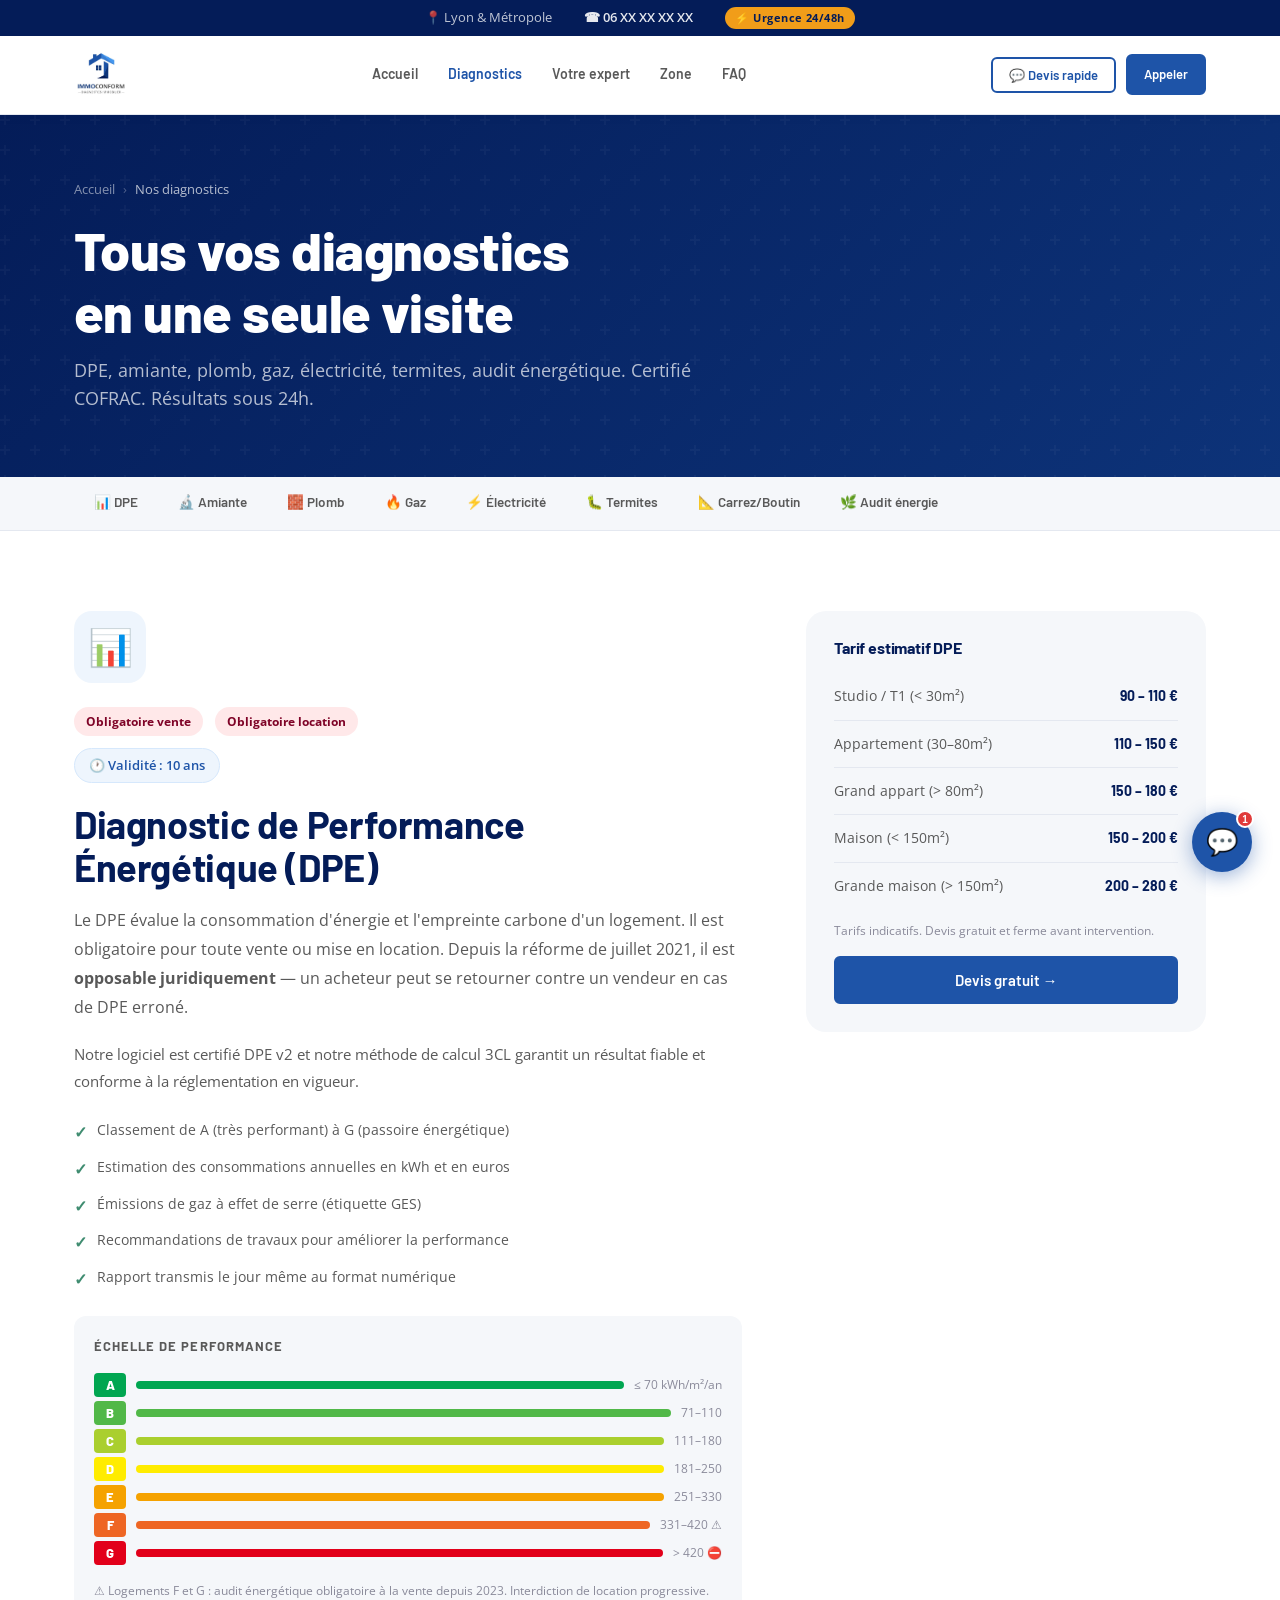
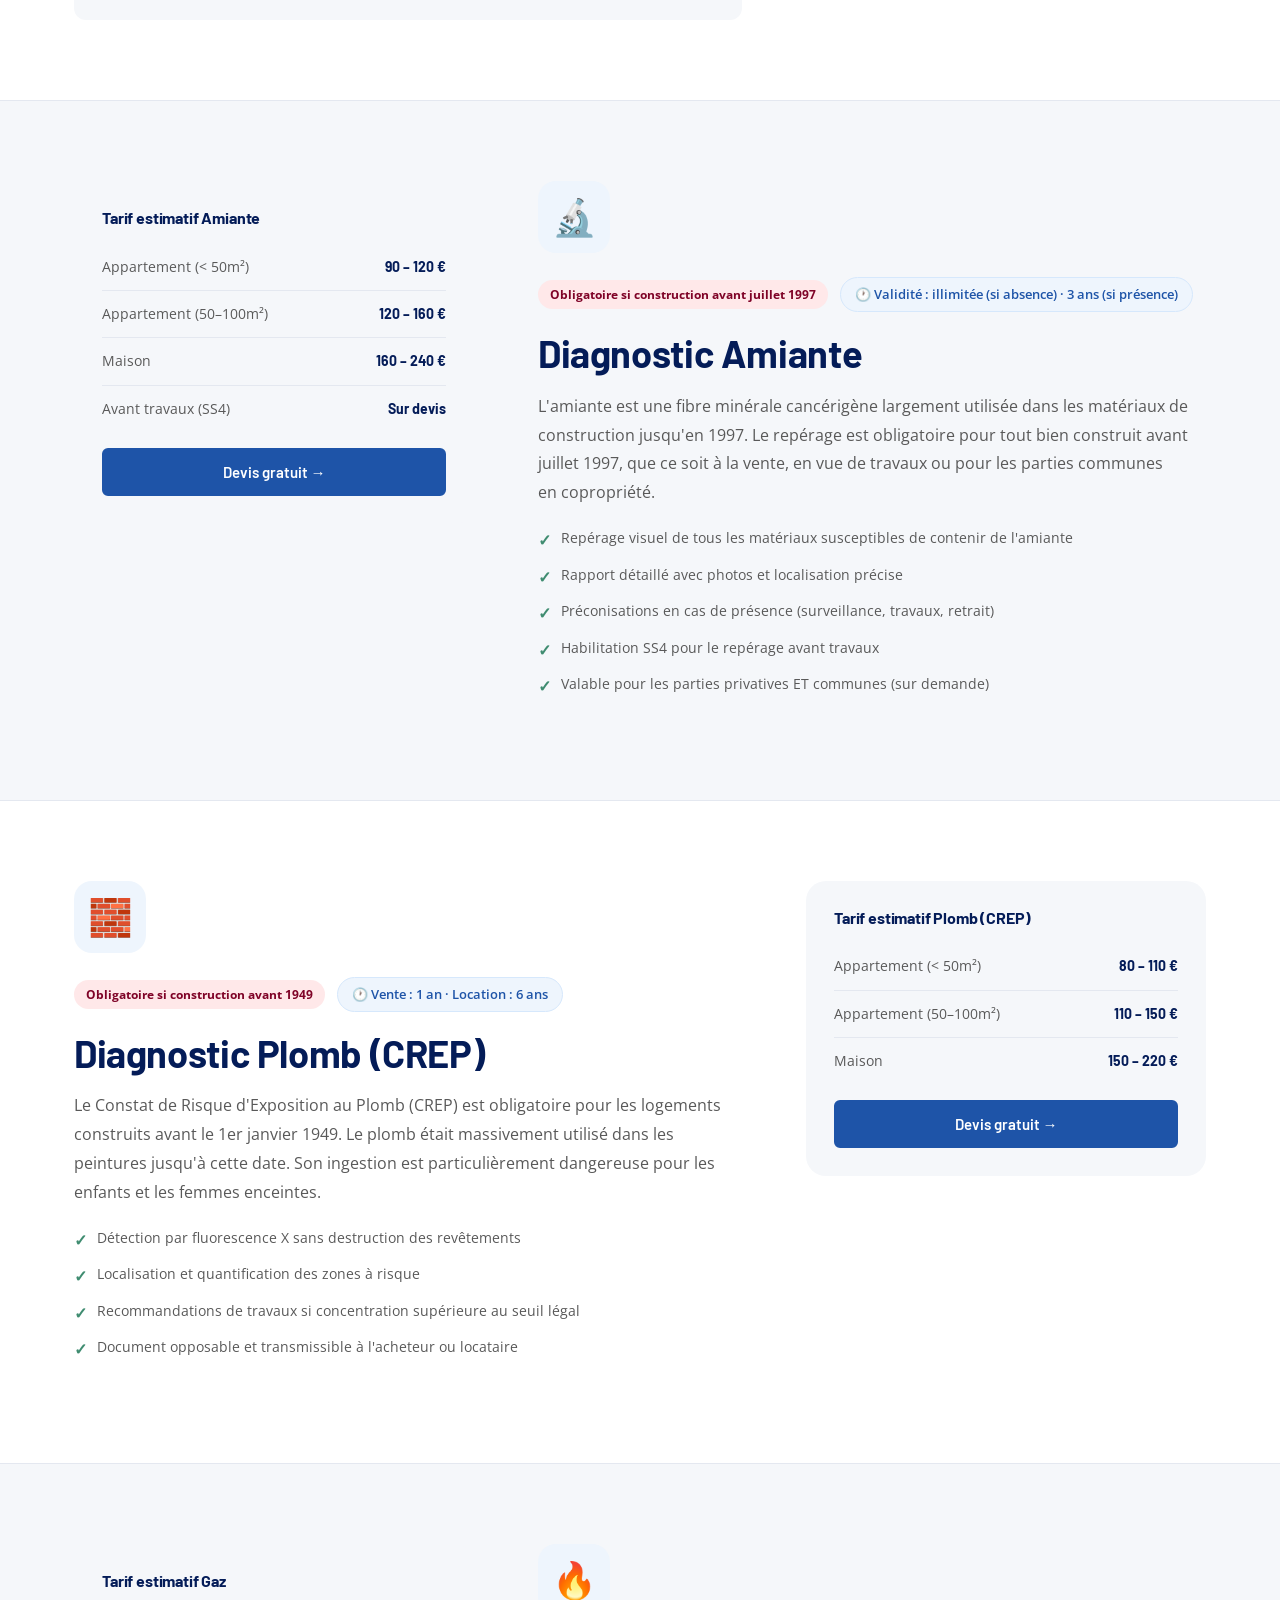
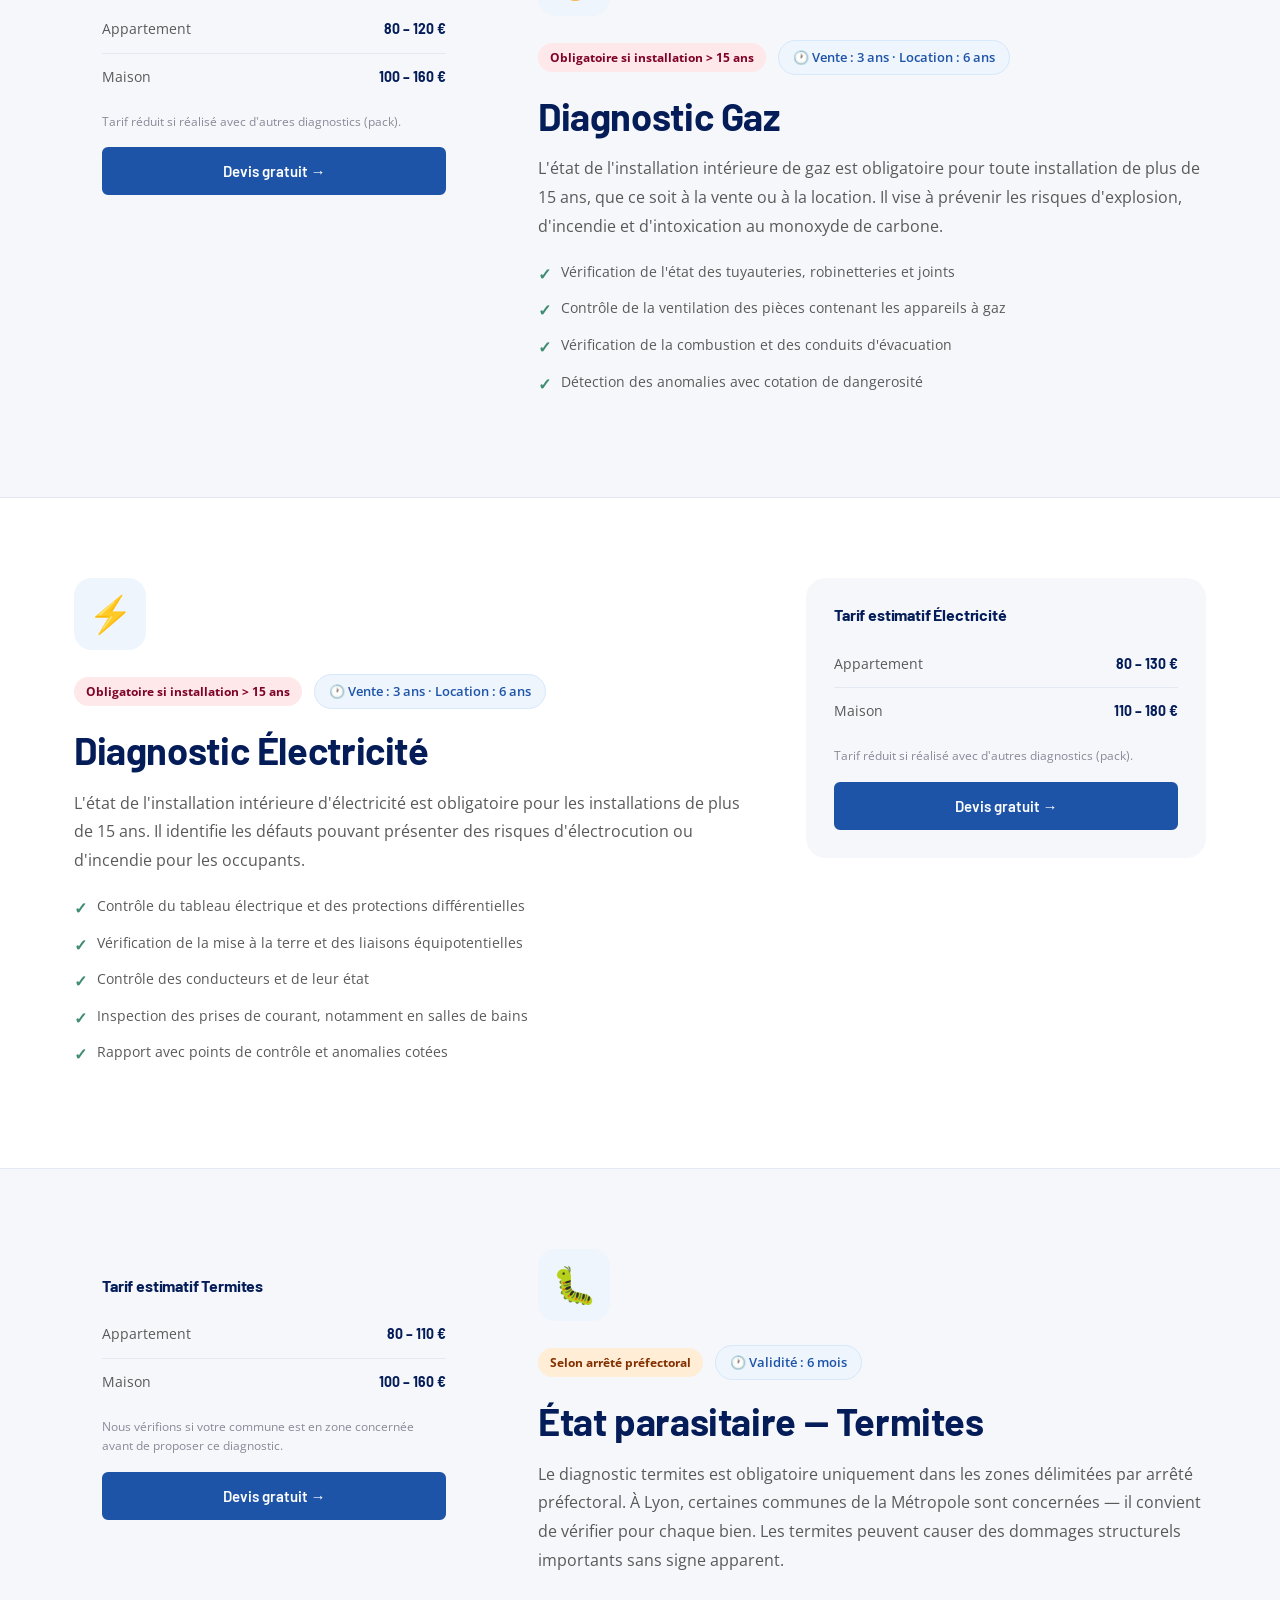
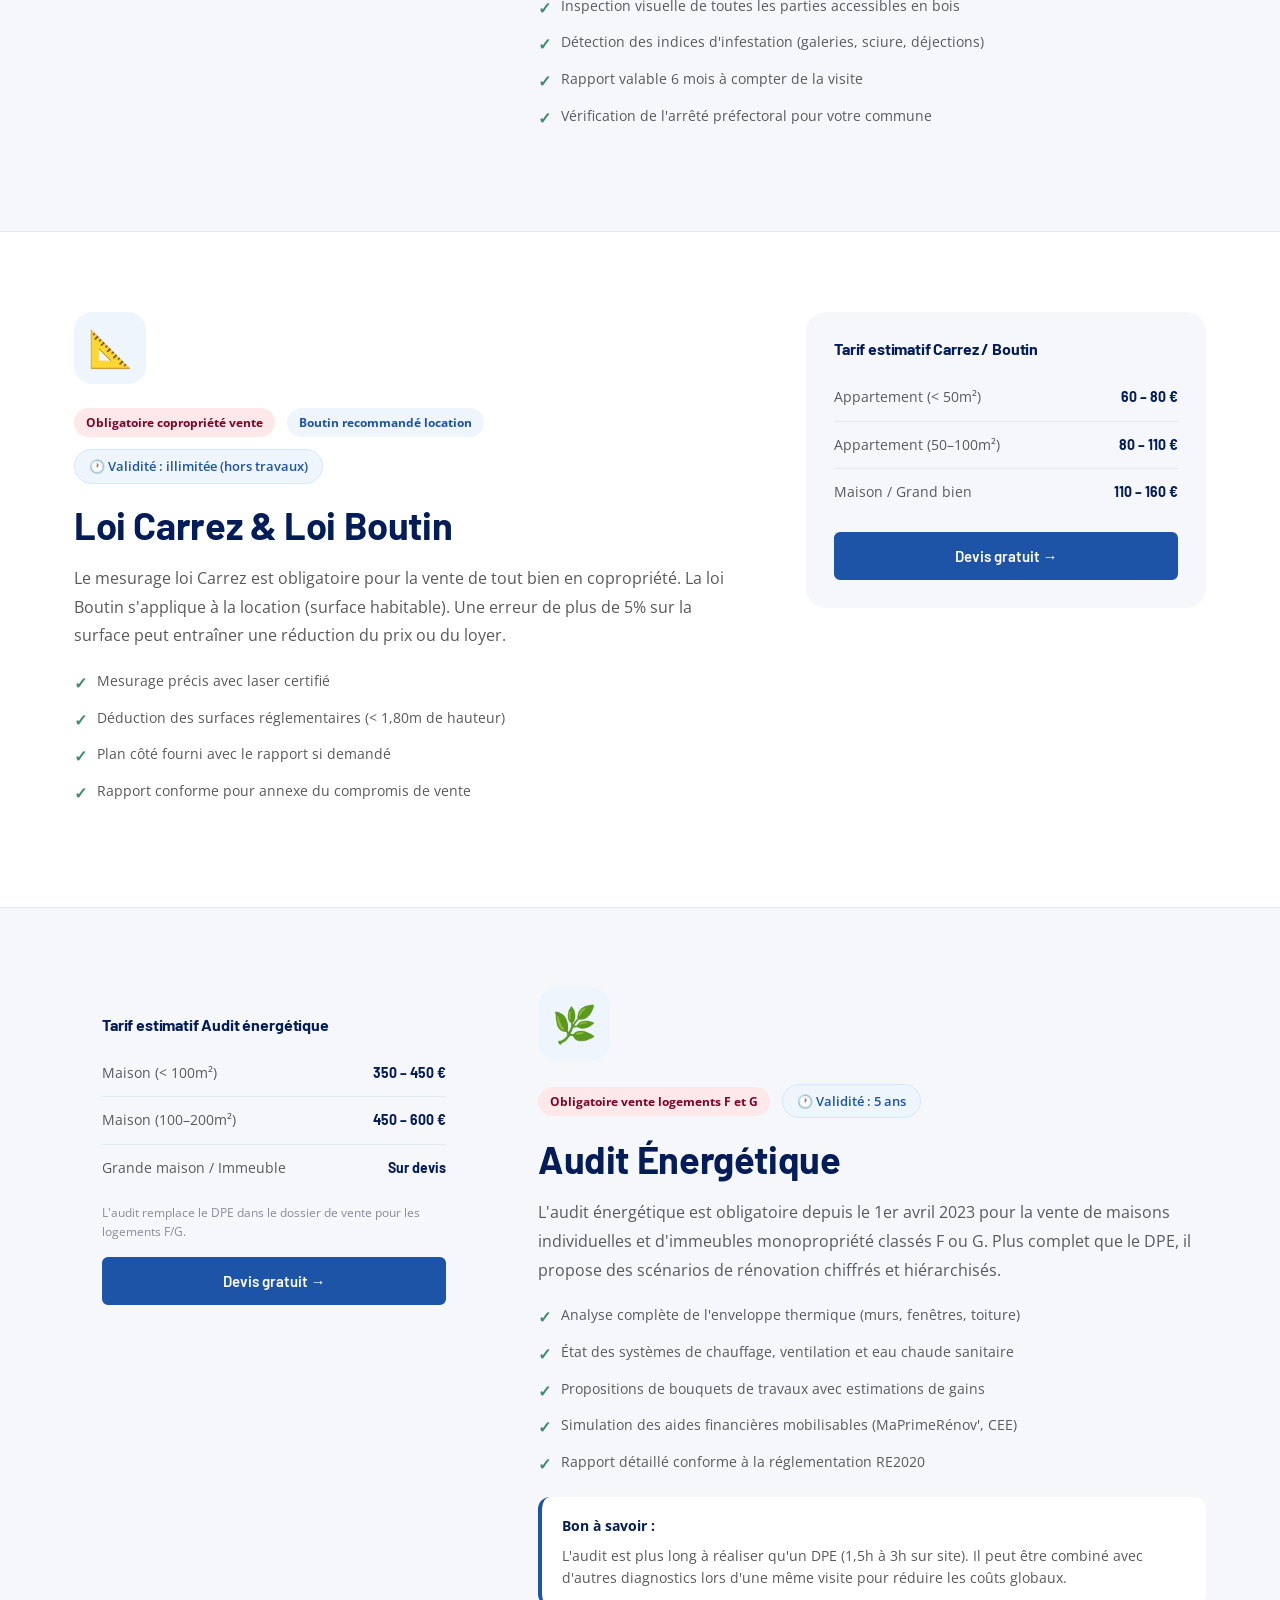
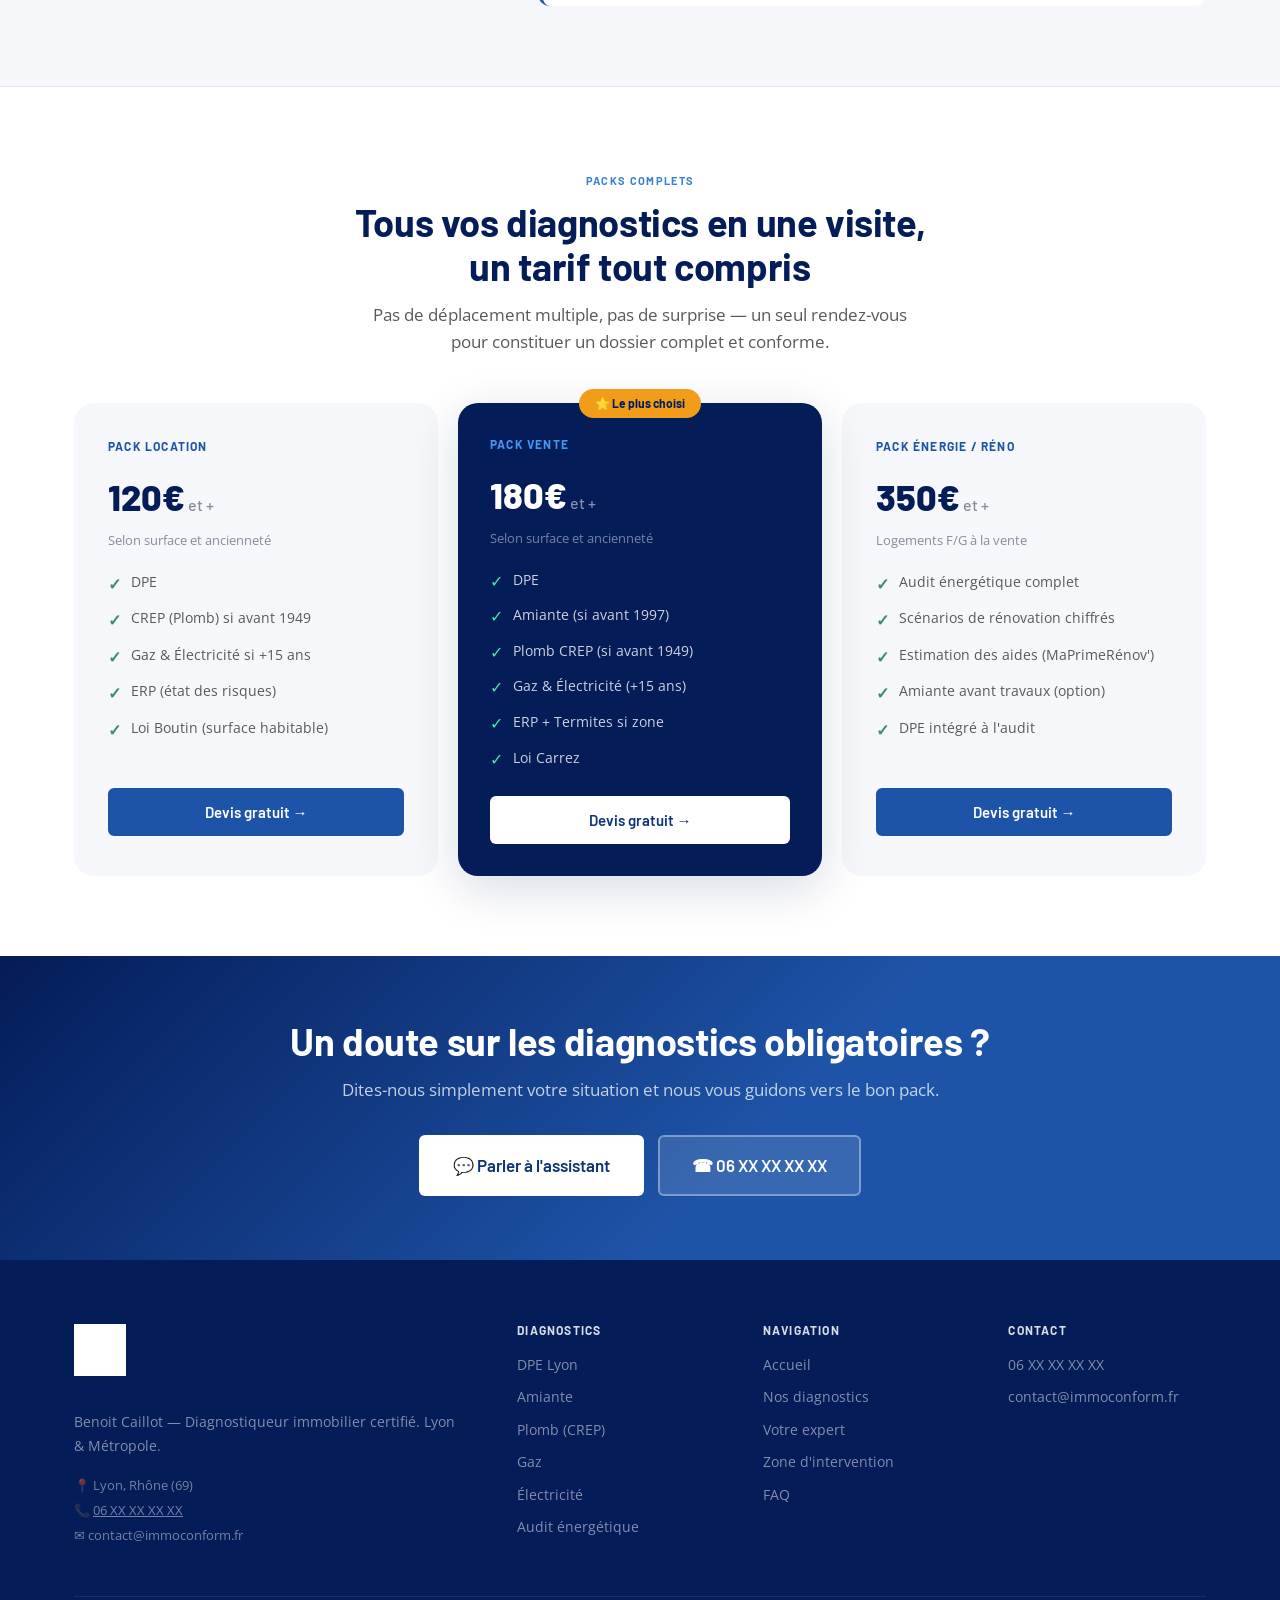
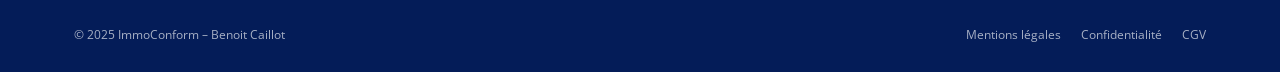
==== commit 68629cc8: "CGV ajoutées" ====
--- a/diagnostics.html
+++ b/diagnostics.html
@@ -515,8 +515,9 @@
     <div class="footer-bottom">
       <span>© 2025 ImmoConform – Benoit Caillot</span>
       <span style="display:flex;gap:20px">
-        <a href="#">Mentions légales</a>
-        <a href="#">Confidentialité</a>
+        <a href="mentions-legales.html">Mentions légales</a>
+        <a href="confidentialite.html">Confidentialité</a>
+        <a href="cgv.html">CGV</a>
       </span>
     </div>
   </div>
